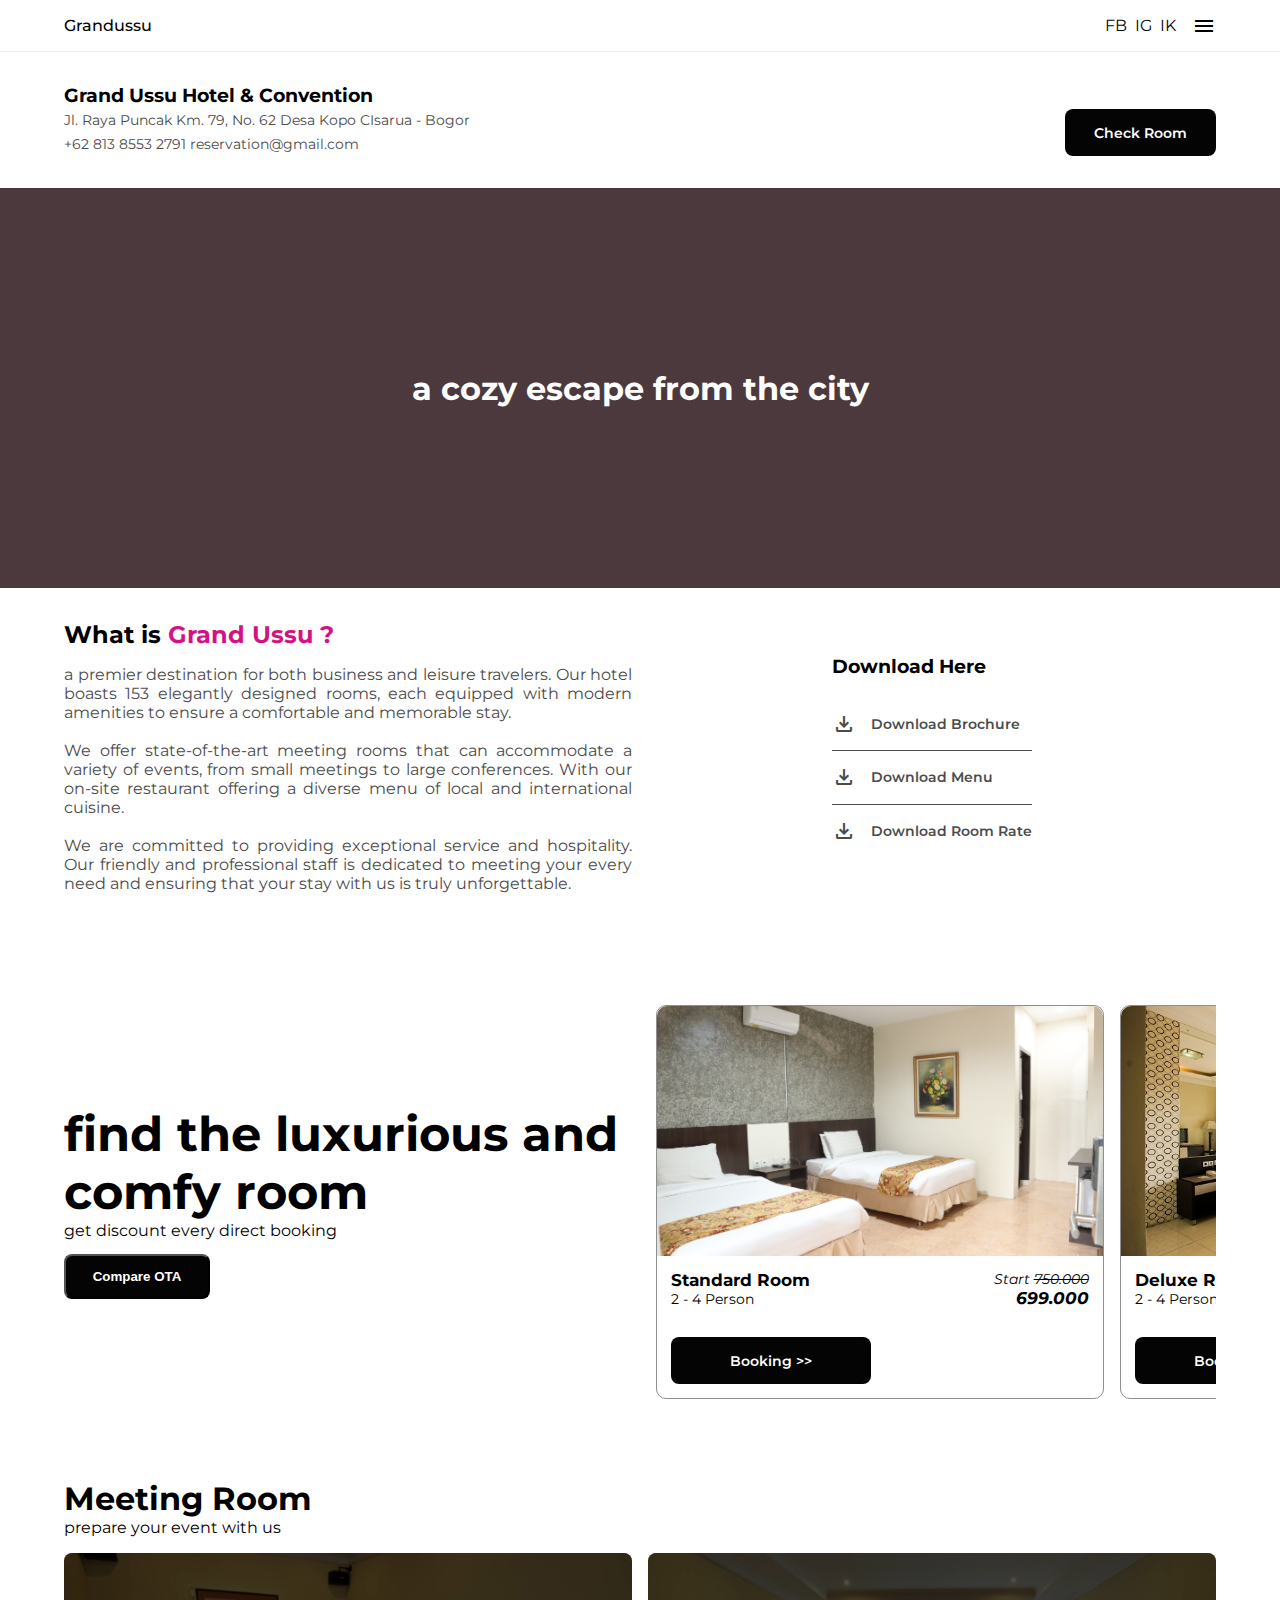
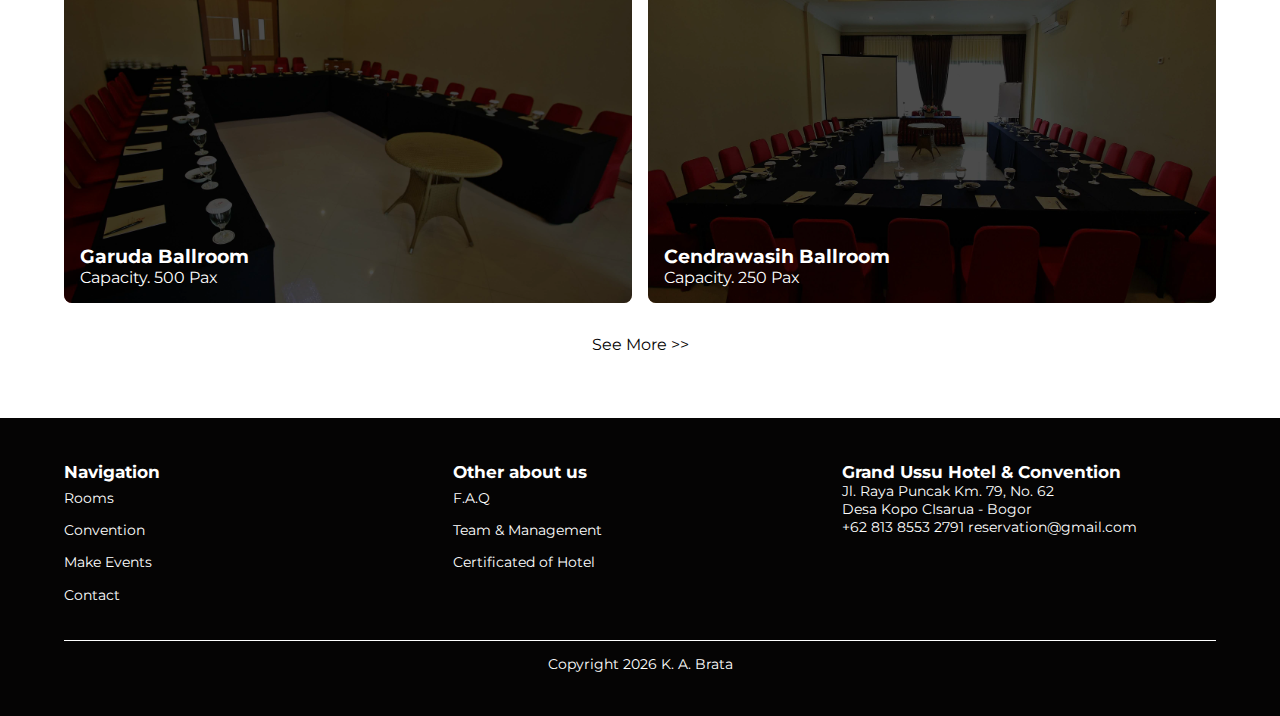
==== index.html @ ec53b0c0 "auto year footer" ====
<!DOCTYPE html>
<html lang="en">
  <head>
    <meta
      name="description"
      content="Indulge in a luxurious retreat at Grand Ussu Hotel & Convention. Boasting 153 well-appointed rooms, a refreshing swimming pool, scenic landscape, restaurant serving delicious meals, free bike rentals, and plenty of Instagram-worthy spots, your stay will be nothing short of extraordinary."
    />
    <meta
      name="keywords"
      content="grand ussu hotel, grand ussu hotel & convention, grand ussu puncak, hotel di puncak, hotel rekomendasi, hotel murah, tempat meeting, harga hotel, hotel murah di puncak, hotel nyaman, hotel terbaik di puncak, kamar villa"
    />
    <meta name="robots" content="index, follow" />
    <meta name="language" content="English" />
    <meta name="author" content="Kiki Afrianto Brata" />
    <meta name="theme-color" content="#f0206b" />
    <meta charset="UTF-8" />
    <meta http-equiv="X-UA-Compatible" content="IE=edge" />
    <meta name="viewport" content="width=device-width, initial-scale=1.0" />
    <title>✨ Grand Ussu Hotel & Convention ✨</title>
    <!-- 👇 css code file 👇 -->
    <link rel="stylesheet" href="./src/style/global.css" />
    <link rel="stylesheet" href="./src/style/responsive.css">
    <!-- Google Icons -->
    <link
      rel="stylesheet"
      href="https://fonts.googleapis.com/css2?family=Material+Symbols+Outlined:opsz,wght,FILL,GRAD@20..48,100..700,0..1,-50..200"
    />
  </head>
  <body>
    <!-- Nav -->
    <nav>
      <div class="container">
        <div class="row d-flex">
          <div class="col logo">
            <a href="#">Grandussu</a>
          </div>
          <div class="col hamBtn d-flex">
            <div class="socmed d-flex">
              <a href="#">FB</a>
              <a href="#">IG</a>
              <a href="#">IK</a>
            </div>
            <span class="material-symbols-outlined"> menu </span>
            <div class="navbar d-flex">
              <a href="#">Rooms</a>
              <a href="#">Conventions</a>
              <a href="#">Make Events</a>
              <a href="#">Contact</a>
            </div>
          </div>
        </div>
      </div>
    </nav>
    <!-- End Nav -->

    <!-- Jumbotron -->
    <section id="jumbotron">
      <div class="container">
        <div class="row hotel__address d-flex">
          <figcaption class="address">
            <h3>Grand Ussu Hotel & Convention</h3>
            <a href="#">Jl. Raya Puncak Km. 79, No. 62 <br class="n">Desa Kopo CIsarua - Bogor</a>
            <div class="contact__list">
              <a href="#">+62 813 8553 2791</a>
              <a href="#">reservation@gmail.com</a>
            </div>
          </figcaption>
          <a href="#" class="check__room">Check Room</a>
        </div>
      </div>
      <div class="row banner">
        <img src="./src/assets/rooms/rose/ROSE 1.JPG" alt="Grand Ussu Hotel & Convention">
        <span class="banner__msg d-flex">
          <figcaption>
            <h2>a cozy escape from the city</h2>
          </figcaption>
        </span>
      </div>
      <div class="container">
        <div class="row about d-grid">
          <div class="col">
            <h2>What is <span class="mark">Grand Ussu ?</span></h2>
            <figcaption class="col desc">
              <p>a premier destination for both business and leisure travelers. Our hotel boasts 153 elegantly designed rooms, each equipped with modern amenities to ensure a comfortable and memorable stay.</p> <br>
              <p>We offer state-of-the-art meeting rooms that can accommodate a variety of events, from small meetings to large conferences. With our on-site restaurant offering a diverse menu of local and international cuisine.</p> <br>
              <p>We are committed to providing exceptional service and hospitality. Our friendly and professional staff is dedicated to meeting your every need and ensuring that your stay with us is truly unforgettable.</p>
            </figcaption>
          </div>
          <div class="col">
            <h3 style="margin-bottom: 1em;">Download Here</h3>
            <ul>
              <li>
                <a href="#" class="d-flex">
                  <span class="material-symbols-outlined">
                    download
                  </span>
                  <p>Download Brochure</p>
                </a>
              </li>
              <li>
                <a href="#" class="d-flex">
                  <span class="material-symbols-outlined">
                    download
                  </span>
                  <p>Download Menu</p>
                </a>
              </li>
              <li>
                <a href="#" class="d-flex">
                  <span class="material-symbols-outlined">
                    download
                  </span>
                  <p>Download Room Rate</p>
                </a>
              </li>
            </ul>
          </div>
        </div>
      </div>
    </section>
    <!-- End Jumbotron -->

    <!-- Rooms -->
    <section id="highlightroom">
      <div class="container">
       <div class="row d-grid">
        <div class="col">
          <figcaption>
            <h1>find the luxurious and comfy room</h1>
            <p>get discount every direct booking</p>
            <button class="compareActive">Compare OTA</button>
          </figcaption>
        </div>
        <div class="card__room d-flex">
          <div class="col card__wrapper">
            <div class="card__head">
              <img src="./src/assets/rooms/rose/ROSE 2.JPG" alt="Grand Ussu Hotel & Convention">
            </div>
            <div class="card__content d-grid">
              <div class="col card__title">
                <h3>Standard Room</h3>
                <p>2 - 4 Person</p>
              </div>
              <div class="col card__price">
                <p>Start <span class="not__price">750.000</span></p>
                <h3 class="room__price">699.000</h3>
              </div>
            </div>
            <div class="compare">
              <ul class="ota">
                <li class="d-flex">
                  <div class="col d-flex">
                    <span class="logo__ota">
                      <img src="./src/assets/icons/logo-traveloka.jpg" alt="Traveloka Grandussu">
                    </span>
                    <figcaption>
                      <h3>Traveloka</h3>
                      <p class="ota__price loka">750.000</p>
                    </figcaption>
                  </div>
                  <div class="col percent">
                    <p>Save <span class="percent__count">93</span>%</p>
                  </div>
                </li>
                <li class="d-flex">
                  <div class="col d-flex">
                    <span class="logo__ota">
                      <img src="./src/assets/icons/logo-tiket.jpg" alt="Tiket Grandussu">
                    </span>
                    <figcaption>
                      <h3>Tiket</h3>
                      <p class="ota__price loka">750.000</p>
                    </figcaption>
                  </div>
                  <div class="col percent">
                    <p>Save <span class="percent__count">93</span>%</p>
                  </div>
                </li>
                <li class="d-flex">
                  <div class="col d-flex">
                    <span class="logo__ota">
                      <img src="./src/assets/icons/logo-agoda.jpg" alt="Agoda Grandussu">
                    </span>
                    <figcaption>
                      <h3>Agoda</h3>
                      <p class="ota__price loka">750.000</p>
                    </figcaption>
                  </div>
                  <div class="col percent">
                    <p>Save <span class="percent__count">93</span>%</p>
                  </div>
                </li>
              </ul>
              <div class="check__compare d-grid">
                <a href="#" class="col">Booking >></a>
              </div>
            </div>
          </div>
          <div class="col card__wrapper">
            <div class="card__head">
              <img src="./src/assets/rooms/bougenville/BOUGENVILLE 1.jpg" alt="Grand Ussu Hotel & Convention">
            </div>
            <div class="card__content d-grid">
              <div class="col card__title">
                <h3>Deluxe Room</h3>
                <p>2 - 4 Person</p>
              </div>
              <div class="col card__price">
                <p>Start <span class="not__price">750.000</span></p>
                <h3 class="room__price">699.000</h3>
              </div>
            </div>
            <div class="compare">
              <ul class="ota">
                <li class="d-flex">
                  <div class="col d-flex">
                    <span class="logo__ota">
                      <img src="./src/assets/icons/logo-traveloka.jpg" alt="Traveloka Grandussu">
                    </span>
                    <figcaption>
                      <h3>Traveloka</h3>
                      <p class="ota__price loka">750.000</p>
                    </figcaption>
                  </div>
                  <div class="col percent">
                    <p>Save <span class="percent__count">93</span>%</p>
                  </div>
                </li>
                <li class="d-flex">
                  <div class="col d-flex">
                    <span class="logo__ota">
                      <img src="./src/assets/icons/logo-tiket.jpg" alt="Tiket Grandussu">
                    </span>
                    <figcaption>
                      <h3>Tiket</h3>
                      <p class="ota__price loka">750.000</p>
                    </figcaption>
                  </div>
                  <div class="col percent">
                    <p>Save <span class="percent__count">93</span>%</p>
                  </div>
                </li>
                <li class="d-flex">
                  <div class="col d-flex">
                    <span class="logo__ota">
                      <img src="./src/assets/icons/logo-agoda.jpg" alt="Agoda Grandussu">
                    </span>
                    <figcaption>
                      <h3>Agoda</h3>
                      <p class="ota__price loka">750.000</p>
                    </figcaption>
                  </div>
                  <div class="col percent">
                    <p>Save <span class="percent__count">93</span>%</p>
                  </div>
                </li>
              </ul>
              <div class="check__compare d-grid">
                <a href="#" class="col">Booking >></a>
              </div>
            </div>
          </div>
          <div class="col card__wrapper">
            <div class="card__head">
              <img src="./src/assets/rooms/catalya/CATALLYA 2.jpg" alt="Grand Ussu Hotel & Convention">
            </div>
            <div class="card__content d-grid">
              <div class="col card__title">
                <h3>Junior Suite</h3>
                <p>2 - 6 Person</p>
              </div>
              <div class="col card__price">
                <p>Start <span class="not__price">750.000</span></p>
                <h3 class="room__price">699.000</h3>
              </div>
            </div>
            <div class="compare">
              <ul class="ota">
                <li class="d-flex">
                  <div class="col d-flex">
                    <span class="logo__ota">
                      <img src="./src/assets/icons/logo-traveloka.jpg" alt="Traveloka Grandussu">
                    </span>
                    <figcaption>
                      <h3>Traveloka</h3>
                      <p class="ota__price loka">750.000</p>
                    </figcaption>
                  </div>
                  <div class="col percent">
                    <p>Save <span class="percent__count">93</span>%</p>
                  </div>
                </li>
                <li class="d-flex">
                  <div class="col d-flex">
                    <span class="logo__ota">
                      <img src="./src/assets/icons/logo-tiket.jpg" alt="Tiket Grandussu">
                    </span>
                    <figcaption>
                      <h3>Tiket</h3>
                      <p class="ota__price loka">750.000</p>
                    </figcaption>
                  </div>
                  <div class="col percent">
                    <p>Save <span class="percent__count">93</span>%</p>
                  </div>
                </li>
                <li class="d-flex">
                  <div class="col d-flex">
                    <span class="logo__ota">
                      <img src="./src/assets/icons/logo-agoda.jpg" alt="Agoda Grandussu">
                    </span>
                    <figcaption>
                      <h3>Agoda</h3>
                      <p class="ota__price loka">750.000</p>
                    </figcaption>
                  </div>
                  <div class="col percent">
                    <p>Save <span class="percent__count">93</span>%</p>
                  </div>
                </li>
              </ul>
              <div class="check__compare d-grid">
                <a href="#" class="col">Booking >></a>
              </div>
            </div>
          </div>
        </div>
       </div>
      </div>
    </section>
    <!-- End Rooms -->

    <!-- Meeting Room -->
    <section id="conventionReview">
      <div class="container">
        <figcaption>
          <h1>Meeting Room</h1>
          <p>prepare your event with us</p>
        </figcaption>
        <div class="row d-grid">
          <div class="card__meeting">
            <a href="#" class="d-flex">
              <figcaption>
                <h3>Garuda Ballroom</h3>
                <p>Capacity. 500 Pax</p>
              </figcaption>
            </a>
          </div>
          <div class="card__meeting">
            <a href="#" class="d-flex">
              <figcaption>
                <h3>Cendrawasih Ballroom</h3>
                <p>Capacity. 250 Pax</p>
              </figcaption>
            </a>
          </div>
        </div>
        <a href="#" class="other__convention">See More >></a>
      </div>
    </section>
    <!-- End Meeting Room -->

    <!-- Footer -->
    <footer>
      <div class="container">
        <div class="row d-grid">
          <div class="col">
            <h3>Navigation</h3>
            <ul>
              <li>
                <a href="#">Rooms</a>
              </li>
              <li>
                <a href="#">Convention</a>
              </li>
              <li>
                <a href="#">Make Events</a>
              </li>
              <li>
                <a href="#">Contact</a>
              </li>
            </ul>
          </div>
          <div class="col">
            <h3>Other about us</h3>
            <ul>
              <li>
                <a href="#">F.A.Q</a>
              </li>
              <li>
                <a href="#">Team & Management</a>
              </li>
              <li>
                <a href="#">Certificated of Hotel</a>
              </li>
            </ul>
          </div>
          <div class="col .hotel__address">
            <figcaption class="address">
              <h3>Grand Ussu Hotel & Convention</h3>
              <a href="#">Jl. Raya Puncak Km. 79, No. 62 <br>Desa Kopo CIsarua - Bogor</a>
              <div class="contact__list">
                <a href="#">+62 813 8553 2791</a>
                <a href="#">reservation@gmail.com</a>
              </div>
            </figcaption>
          </div>
        </div>
        <div class="row author">
          <p>Copyright <span class="year"></span> <a href="#">K. A. Brata</a></p>
        </div>
      </div>
    </footer>
    <!-- End Footer -->


    <!-- 👇 javascript code file 👇 -->
    <script src="./src/js/main.js"></script>
    <script src="./src/js/index.js"></script>
  </body>
</html>
---- src/style/global.css ----
/*? global clearing */
@import url("https://fonts.googleapis.com/css2?family=Montserrat:ital,wght@0,100..900;1,100..900&display=swap");

*,
html,
body {
  margin: 0;
  padding: 0;
  box-sizing: border-box;
  list-style: none;
  text-decoration: none;
}

:root {
  /* font family */
  font-family: "Montserrat", sans-serif;
  font-optical-sizing: auto;
  font-style: normal;
  /* color */
  --basic: #fff;
  --dark: #050404;
}

.container {
  width: 90%;
  height: 100%;
  margin: auto;
}

.row {
  width: 100%;
  height: inherit;
}

.d-flex {
  display: flex;
  justify-content: space-between;
  align-items: center;
}

.d-grid {
  display: grid;
}

.mark {
  color: #d41283;
}

/* Nav */

nav {
  width: 100%;
  position: sticky;
  top: 0;
  z-index: 999;
  border-bottom: 0.5px solid #eeeeee;
  background-color: var(--basic);
}

nav a {
  color: var(--dark);
}

nav .logo a {
  display: inline-block;
  padding: 1em 0;
  font-weight: 500;
}

.hamBtn {
  gap: 1em;
  position: relative;
  z-index: 10;
  cursor: pointer;
}

.socmed {
  gap: 0.5em;
  justify-content: space-evenly;
}

.navbar {
  width: 250px;
  border-radius: 10px;
  flex-direction: column;
  align-items: flex-start;
  position: absolute;
  top: 45px;
  right: 5%;
  box-shadow: 0 6px 20px rgba(0, 0, 0, 0.1);
  opacity: 0;
  display: none;
  background-color: var(--basic);
  transition: all 0.2s ease-in-out;
  border: 0.5px solid #eeeeee;
}

.navbar.show {
  opacity: 1;
  display: flex;
}

.navbar a {
  width: 100%;
  padding: 1em 2em;
  font-weight: 500;
  font-size: 0.9rem;
}

.navbar a:first-child {
  border-radius: 10px 10px 0 0;
}

.navbar a:last-child {
  border-radius: 0 0 10px 10px;
}

.navbar a:hover {
  background-color: #eeeeee;
}

/* End Nav */

/* Jumbotron */

#jumbotron {
  padding: 2em 0;
}

#jumbotron .hotel__address {
  flex-wrap: wrap;
  justify-content: center;
  align-items: flex-end;
  gap: 1em;
  text-align: center;
}

#jumbotron .hotel__address .address {
  line-height: 1.5em;
}

#jumbotron .hotel__address .n {
  display: block;
}

#jumbotron .row a {
  color: #4b4b4b;
  font-size: .9rem;
}

#jumbotron .check__room {
  display: none;
  padding: 1em 2em;
  font-weight: 600;
  background-color: var(--dark);
  border-radius: 8px;
  color: var(--basic) !important;
}

#jumbotron .banner {
  position: relative;
  height: 400px;
  overflow: hidden;
  background-color: pink;
  margin-top: 2em;
}

#jumbotron .banner img {
  position: absolute;
  top: 0;
  left: 0;
  transform: scale(1.5);
  object-fit: cover;
  object-position: center;
  width: 100%;
  height: 100%;
  transition: all .5s ease-in-out;
}

#jumbotron .banner img.scrollAnimate {
  transform: scale(1);
}

#jumbotron .banner .banner__msg {
  width: 100%;
  height: 100%;
  background-color: rgba(0, 0, 0, 0.7);
  position: absolute;
  z-index: 1;
  justify-content: center;
  color: var(--basic);
  text-align: center;
  font-size: .8rem;
  overflow: hidden;
}

#jumbotron .banner .banner__msg h2 {
  transition: .5s ease-in-out;
}

#jumbotron .about {
  padding: 2em 0;
  grid-template-columns: repeat(auto-fit, minmax(300px, 1fr));
  place-items: start;
  gap: 1em;
}

#jumbotron .about .desc {
  margin-top: 1em;
  text-align: justify;
  color: #4b4b4b;
  font-size: .8rem;
}

#jumbotron .about ul li a {
  padding: 1em 0;
  justify-content: flex-start;
  gap: 1em;
  font-weight: 600;
}

#jumbotron .about ul li:nth-child(even) {
  border-top: 1px solid #4b4b4b;
  border-bottom: 1px solid #4b4b4b;
}

/* End Jumbotron */

/* Highlightroom */

#highlightroom {
  padding: 3em 0;
}

#highlightroom .row {
  grid-template-columns: repeat(auto-fit, minmax(300px,1fr));
  gap: 2em;
  align-items: center;
}

#highlightroom h1 {
  font-size: 3rem;
}

#highlightroom .card__room {
  justify-content: flex-start;
  gap: 1em;
  overflow-y: scroll;
  scroll-snap-type: x mandatory;
  scroll-behavior: smooth;
}

::-webkit-scrollbar {
  display: none;
}

#highlightroom .card__room .card__wrapper {
  flex: 0 0 93%;
  scroll-snap-align: start;
  border: .5px solid #8f8f8f;
  border-radius: 10px;
}

#highlightroom .card__room .card__wrapper .card__head {
  overflow: hidden;
  height: 250px;
  position: relative;
}

#highlightroom .card__room .card__wrapper .card__head img {
  position: absolute;
  top: 0;
  left: 0;
  object-fit: cover;
  object-position: center;
  width: 100%;
  height: 100%;
  border-radius: 10px 10px 0 0;
}

#highlightroom .card__content {
  padding: 1em;
  grid-template-columns: repeat(auto-fit,minmax(200px,1fr));
  gap: .5em;
  font-size: .9rem;
}

#highlight .card__content p {
  color: #b1b1b1;
  font-weight: 500;
}

#highlightroom .card__price {
  font-style: italic;
  text-align: left;
}

#highlightroom .card__price .not__price {
  text-decoration: line-through;
}

.card__wrapper .compare {
  padding: 1em;
  font-size: .9rem;
}

.card__wrapper .compare .ota {
  display: none;
  margin-bottom: 1em;
}

.card__wrapper .compare .ota.showCompare {
  display: block;
}

.card__wrapper .compare .logo__ota {
  display: block;
  width: 50px;
  height: 50px;
  background-color: var(--dark);
  border-radius: 8px;
  margin-right: .5em;
  position: relative;
  overflow: hidden;
}

.card__wrapper .compare .logo__ota img {
  position: absolute;
  top: 0;
  left: 0;
  width: 100%;
  height: 100%;
  object-fit: cover;
  object-position: center;
  border-radius: 8px;
}

.card__wrapper .compare .ota li {
  margin: .4em 0;
}

.card__wrapper .compare .ota li .percent {
  font-weight: 600;
  color: #d41283;
}

.compare .check__compare {
  gap: .5em;
  grid-template-columns: repeat(auto-fit,minmax(200px,150px));
}

.compareActive {
  display: block;
  padding: 1em 2em;
  font-weight: 600;
  text-align: center;
  background-color: var(--dark);
  border-radius: 8px;
  color: var(--basic) !important;
  margin-top: 1em;
}

.compare .check__compare a {
  display: block;
  padding: 1em 2em;
  font-weight: 600;
  text-align: center;
  background-color: var(--dark);
  border-radius: 8px;
  color: var(--basic) !important;
}

/* End Highlightroom */

/* Convention Review */

#conventionReview {
  padding: 2em 0;
}

#conventionReview .row{
  grid-template-columns: repeat(auto-fit,minmax(300px,1fr));
  gap: 1em;
  margin-top: 1em;
}

#conventionReview .card__meeting {
  border-radius: 8px;
}

#conventionReview .card__meeting:first-child {
  height: 350px;
  background: url(../assets/meeting/camar/camar1.jpg) no-repeat center;
  background-size: cover;
}

#conventionReview .card__meeting:last-child {
  height: 350px;
  background: url(../assets/meeting/camar/camar4.jpg) no-repeat center;
  background-size: cover;
}

.card__meeting a {
  width: 100%;
  height: 100%;
  background: rgba(0, 0, 0, 0.7);
  color: var(--basic);
  align-items: flex-end;
  border-radius: 8px;
}

.card__meeting a figcaption {
  padding: 1em;
}

.other__convention {
  display: block;
  margin: 2em 0;
  text-align: center;
  color: var(--dark);
}

/* End Convention Review */

/* Footer */

footer {
  background-color: var(--dark);
  color: var(--basic);
  padding: 3em 0;
  font-size: .9rem;
}

footer .row {
  grid-template-columns: repeat(auto-fit,minmax(300px, 1fr));
  gap: 1em;
}

footer a {
  color: var(--basic);
}

footer .hotel__address {
  flex-wrap: wrap;
  justify-content: center;
  align-items: flex-end;
  gap: 1em;
  text-align: center;
}

footer .hotel__address .address {
  line-height: 1.5em;
}

footer ul li a {
  display: block;
  padding: .5em 0;
}

footer .author {
  margin-top: 2em;
  padding-top: 1em;
  border-top: 1px solid var(--basic);
  text-align: center;
}

/* End Footer */
---- src/style/responsive.css ----
/* Media Sm */
@media (min-width: 640px) {

    /* jumbotron */

    #jumbotron .hotel__address {
        text-align: left;
        justify-content: space-between;
    }

    #jumbotron .hotel__address .n {
        display: none;
    }

    #jumbotron .check__room {
        display: block;
    }

    #jumbotron .banner .banner__msg {
        font-size: .9rem;
    }

    #jumbotron .about .desc {
        font-size: 1rem;
    }

    /* End Jumbotron */

    /* Highlight Room */

    #highlightroom .card__price {
        text-align: right;
    }

    #highlightroom .card__room .card__wrapper {
        flex: 0 0 60%;
    }

    #highlightroom .card__content {
        grid-template-columns: repeat(auto-fit, minmax(150px, 1fr));
    }
    /* End Highlight Room */

}

/* Media Md */
@media (min-width: 768px) {

    /* jumbotron */

    #jumbotron .about {
        place-items: center;
    }

    #jumbotron .banner .banner__msg h2 {
        font-size: 2rem !important;
    }

    /* Highlight Room*/

    #highlightroom .card__room .card__wrapper {
        flex: 0 0 80%;
    }

    /* End Highlight Room*/

}
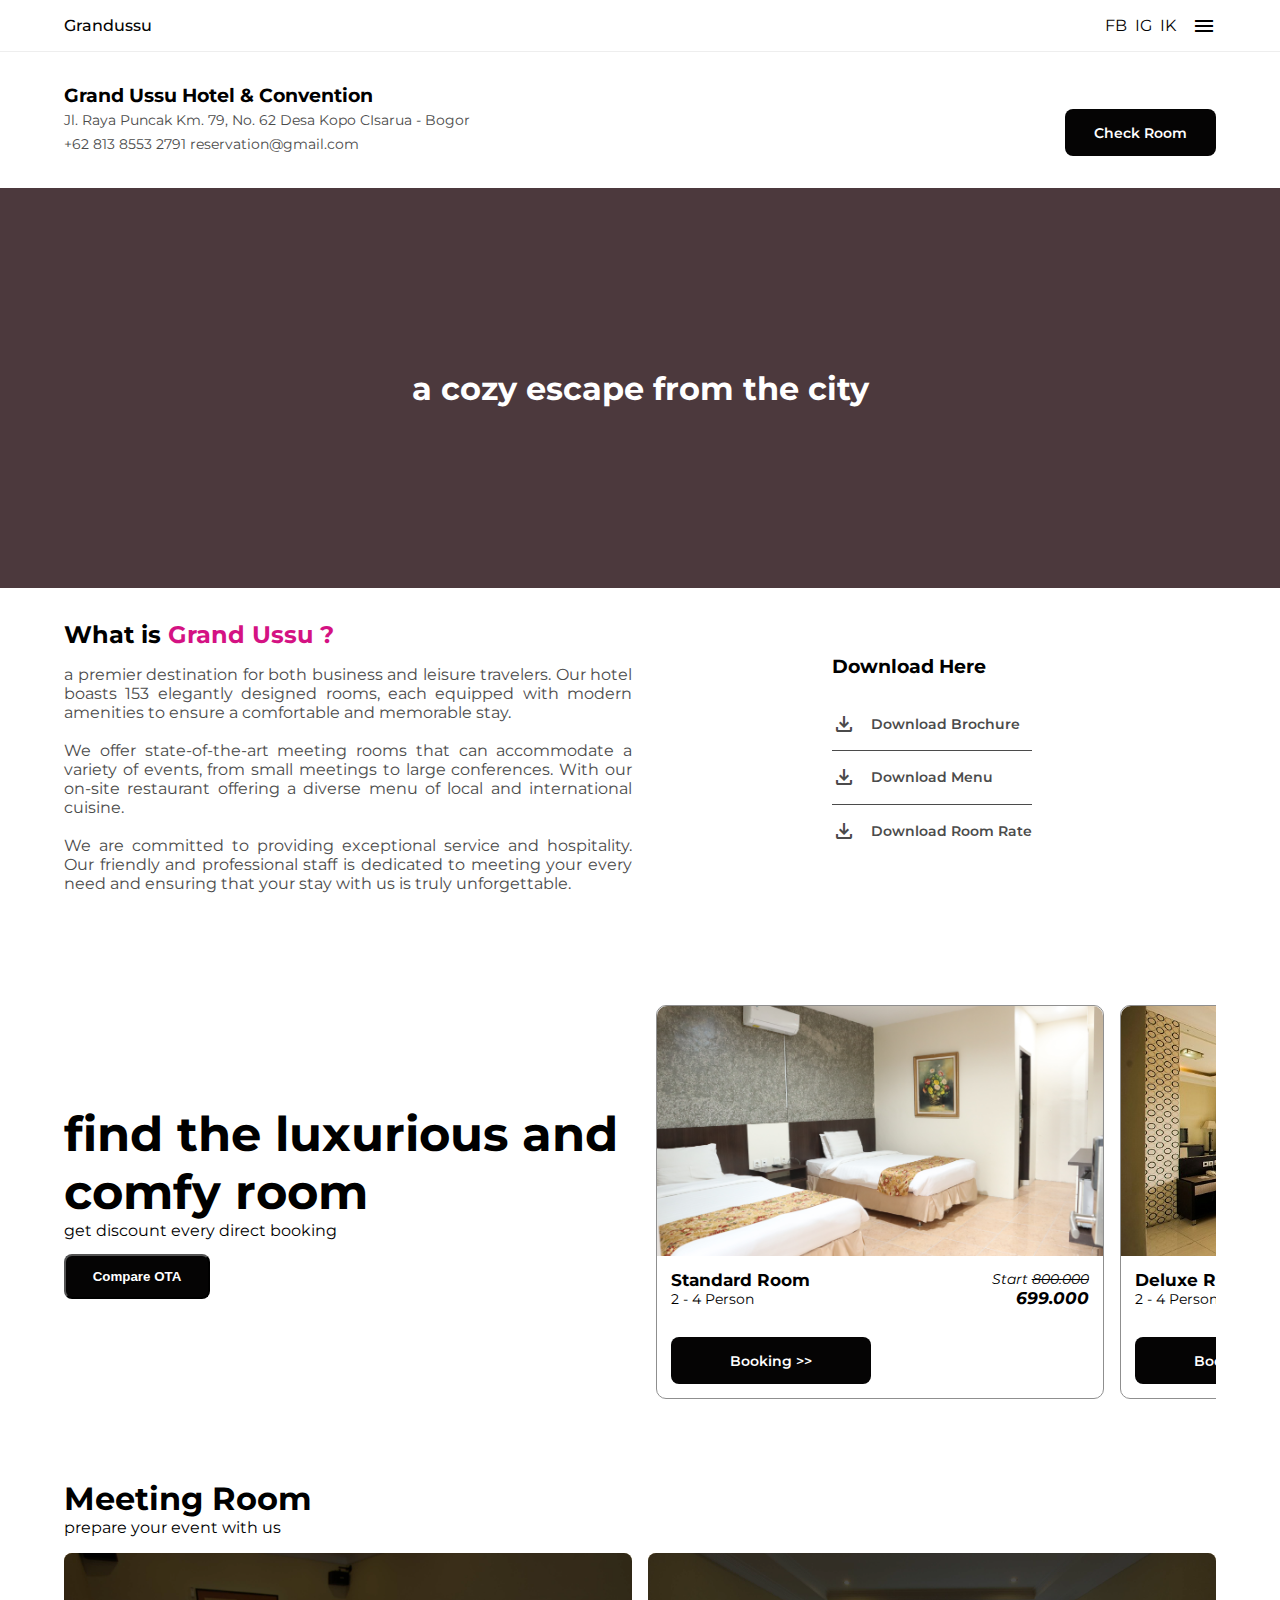
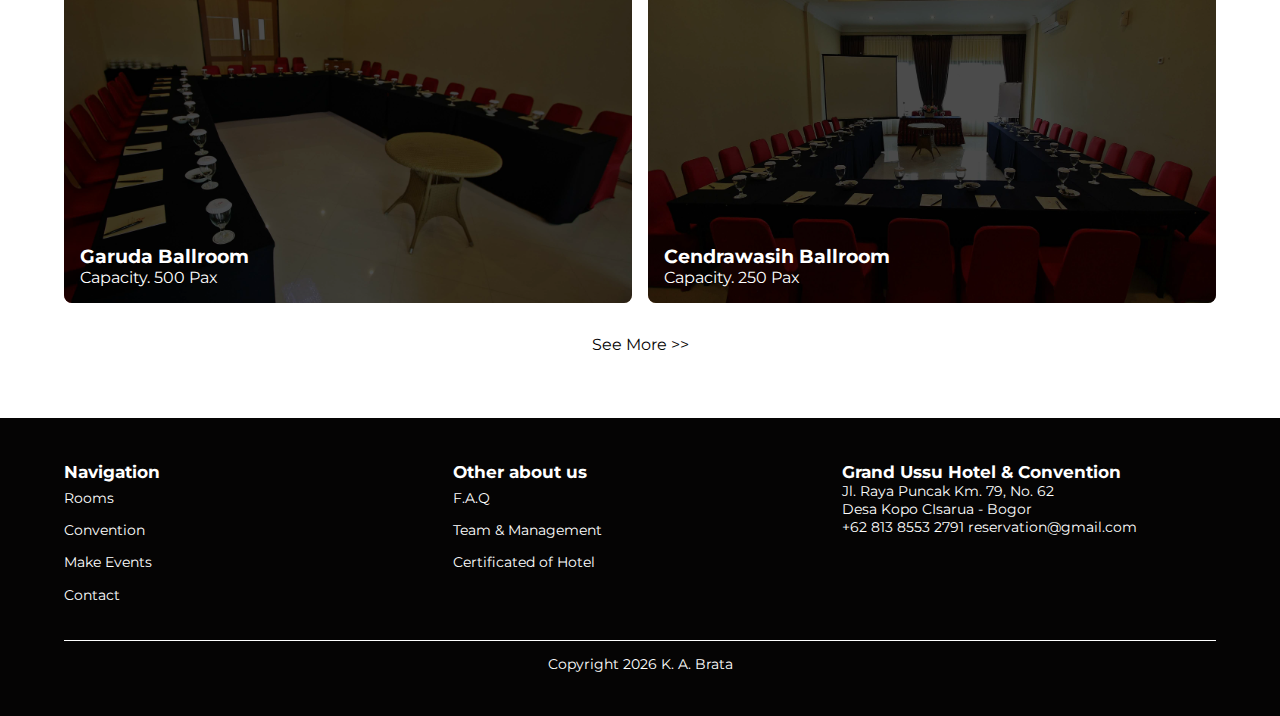
==== commit 29c13858: "not price otomatic" ====
--- a/index.html
+++ b/index.html
@@ -169,7 +169,7 @@
                     </span>
                     <figcaption>
                       <h3>Tiket</h3>
-                      <p class="ota__price loka">750.000</p>
+                      <p class="ota__price tiket">750.000</p>
                     </figcaption>
                   </div>
                   <div class="col percent">
@@ -183,7 +183,7 @@
                     </span>
                     <figcaption>
                       <h3>Agoda</h3>
-                      <p class="ota__price loka">750.000</p>
+                      <p class="ota__price agoda">750.000</p>
                     </figcaption>
                   </div>
                   <div class="col percent">
@@ -233,7 +233,7 @@
                     </span>
                     <figcaption>
                       <h3>Tiket</h3>
-                      <p class="ota__price loka">750.000</p>
+                      <p class="ota__price tiket">750.000</p>
                     </figcaption>
                   </div>
                   <div class="col percent">
@@ -247,7 +247,7 @@
                     </span>
                     <figcaption>
                       <h3>Agoda</h3>
-                      <p class="ota__price loka">750.000</p>
+                      <p class="ota__price agoda">750.000</p>
                     </figcaption>
                   </div>
                   <div class="col percent">
@@ -297,7 +297,7 @@
                     </span>
                     <figcaption>
                       <h3>Tiket</h3>
-                      <p class="ota__price loka">750.000</p>
+                      <p class="ota__price tiket">750.000</p>
                     </figcaption>
                   </div>
                   <div class="col percent">
@@ -311,7 +311,7 @@
                     </span>
                     <figcaption>
                       <h3>Agoda</h3>
-                      <p class="ota__price loka">750.000</p>
+                      <p class="ota__price agoda">750.000</p>
                     </figcaption>
                   </div>
                   <div class="col percent">
@@ -415,7 +415,6 @@
 
 
     <!-- 👇 javascript code file 👇 -->
-    <script src="./src/js/main.js"></script>
     <script src="./src/js/index.js"></script>
   </body>
 </html>
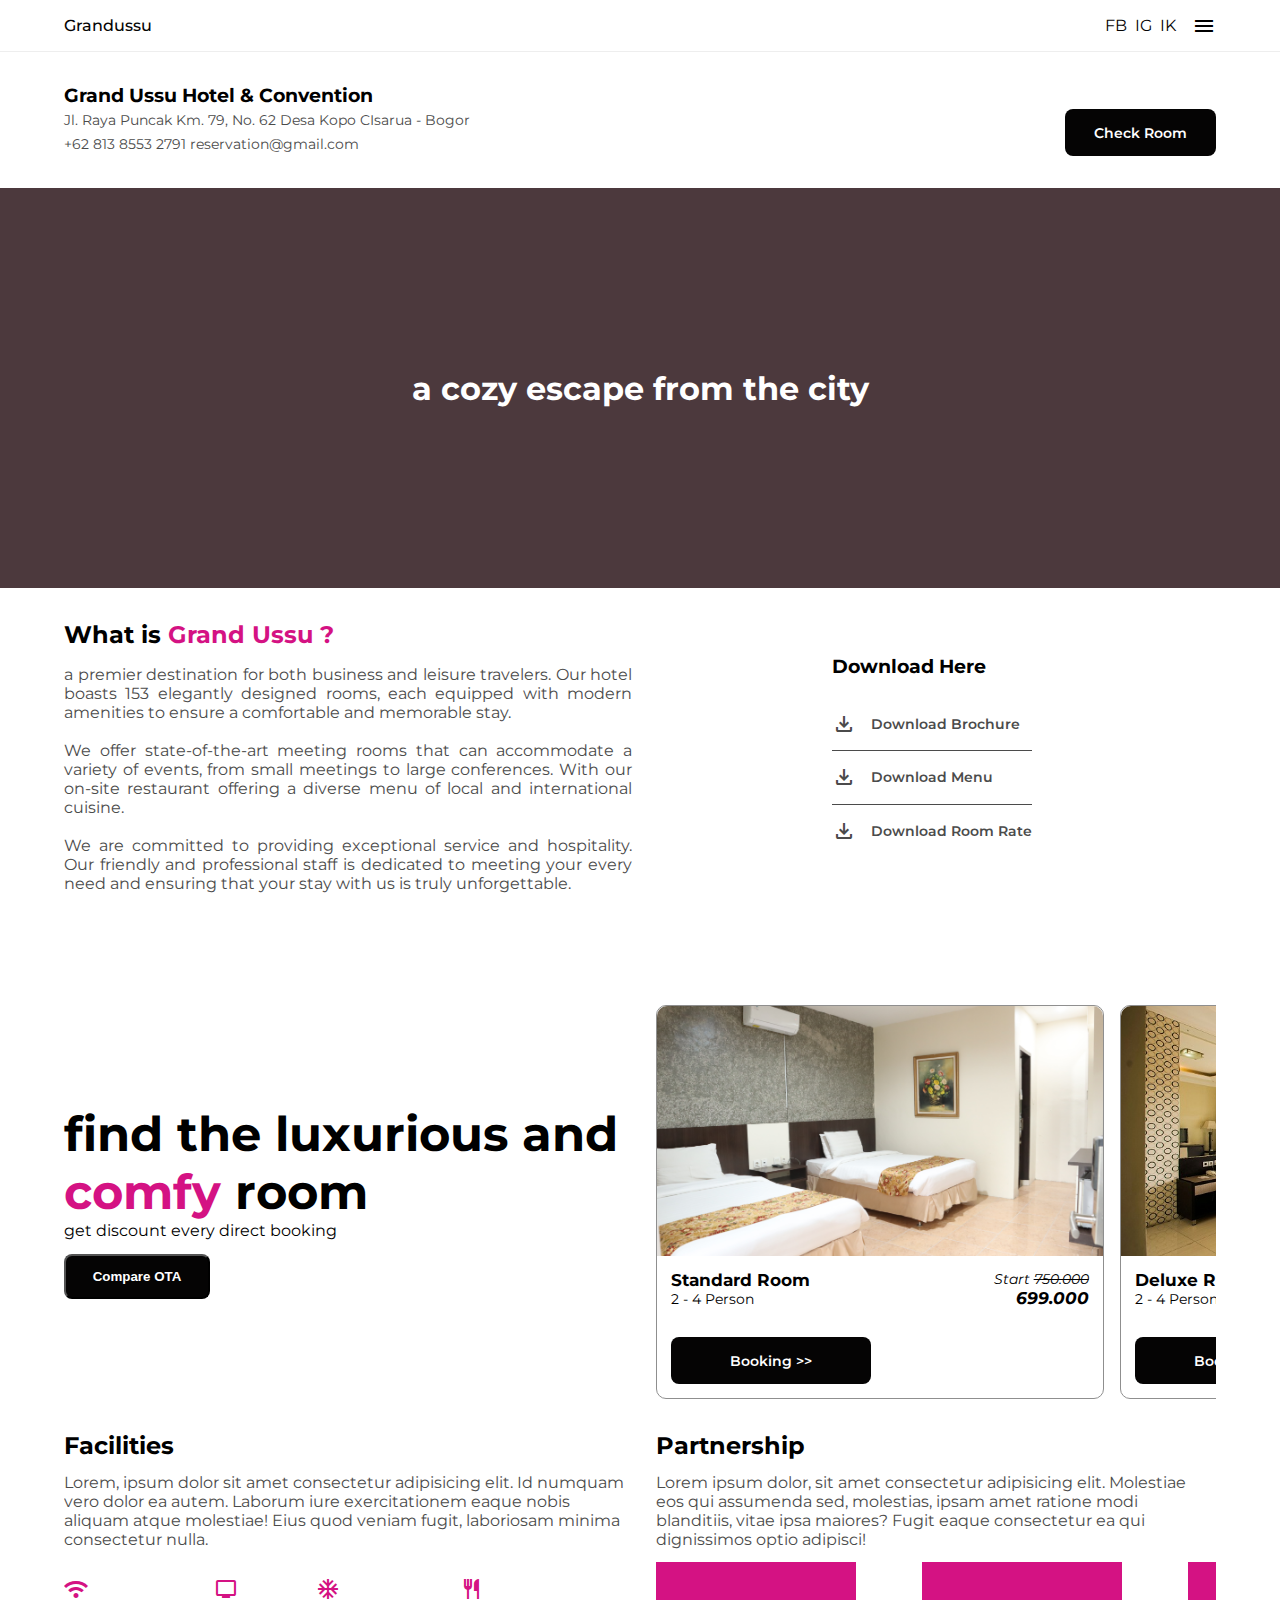
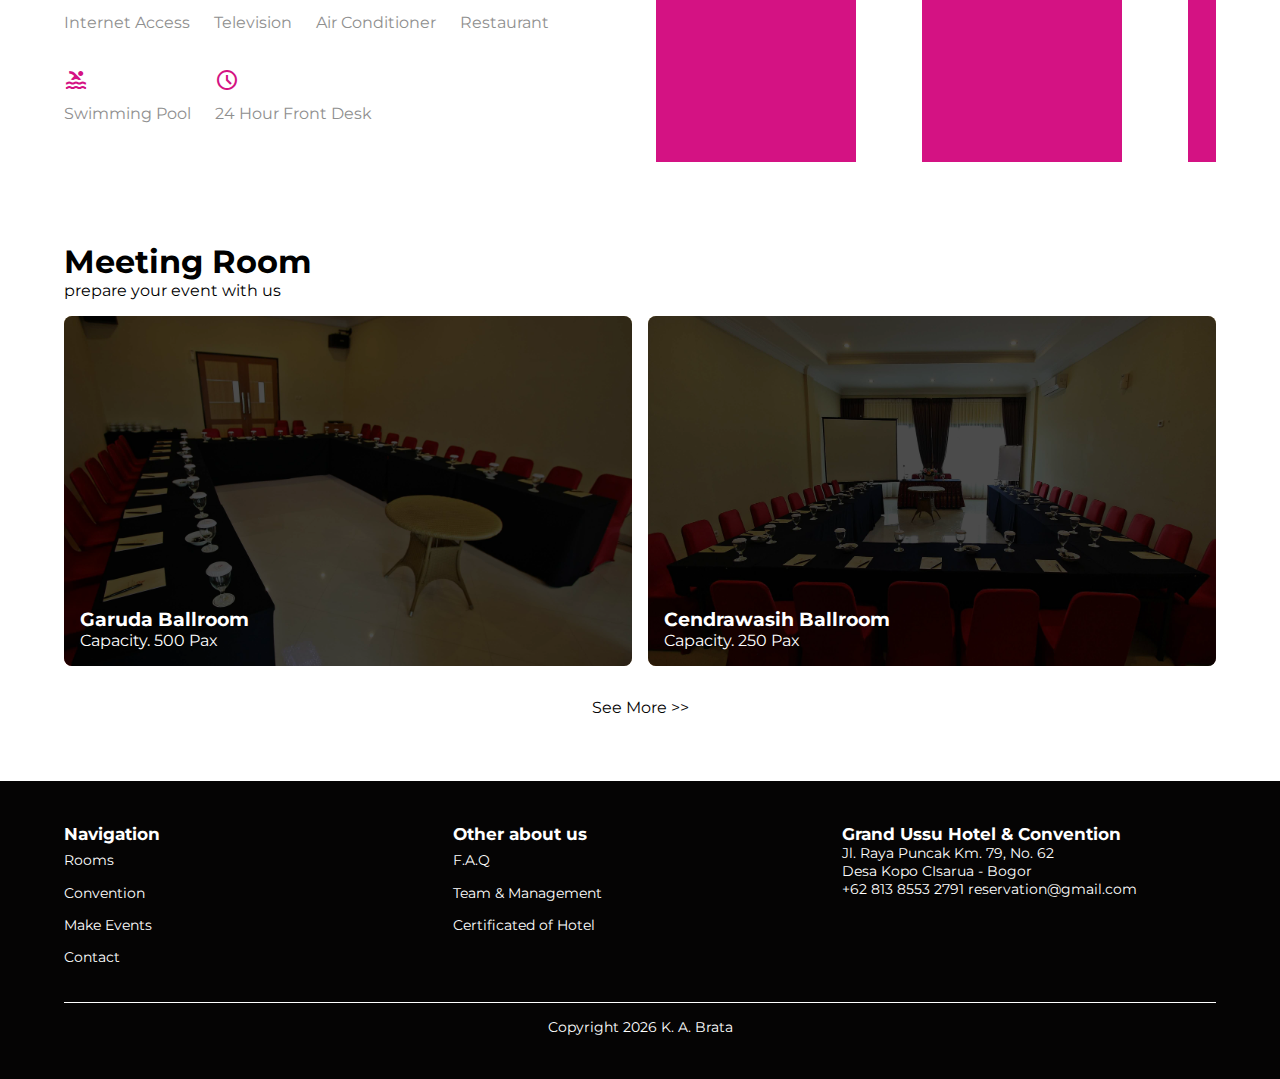
==== commit 3c27ee14: "add features" ====
--- a/index.html
+++ b/index.html
@@ -126,7 +126,7 @@
        <div class="row d-grid">
         <div class="col">
           <figcaption>
-            <h1>find the luxurious and comfy room</h1>
+            <h1>find the luxurious and <span class="mark">comfy</span> room</h1>
             <p>get discount every direct booking</p>
             <button class="compareActive">Compare OTA</button>
           </figcaption>
@@ -323,6 +323,62 @@
                 <a href="#" class="col">Booking >></a>
               </div>
             </div>
+          </div>
+        </div>
+       </div>
+       <div class="row features d-grid">
+        <div class="col">
+          <h2>Facilities</h2>
+          <p class="desc">Lorem, ipsum dolor sit amet consectetur adipisicing elit. Id numquam vero dolor ea autem. Laborum iure exercitationem eaque nobis aliquam atque molestiae! Eius quod veniam fugit, laboriosam minima consectetur nulla. </p>
+          <ul class="d-flex">
+            <li>
+              <span class="material-symbols-outlined">
+                wifi
+              </span>
+              <p>Internet Access</p>
+            </li>
+            <li>
+              <span class="material-symbols-outlined">
+                tv
+              </span>
+              <p>Television</p>
+            </li>
+            <li>
+              <span class="material-symbols-outlined">
+                ac_unit
+              </span>
+              <p>Air Conditioner</p>
+            </li>
+            <li>
+              <span class="material-symbols-outlined">
+                restaurant
+              </span>
+              <p>Restaurant</p>
+            </li>
+            <li>
+              <span class="material-symbols-outlined">
+                pool
+              </span>
+              <p>Swimming Pool</p>
+            </li>
+            <li>
+              <span class="material-symbols-outlined">
+                schedule
+              </span>
+              <p>24 Hour Front Desk</p>
+            </li>
+          </ul>
+        </div>
+        <div class="col">
+          <h2>Partnership</h2>
+          <p class="desc">Lorem ipsum dolor, sit amet consectetur adipisicing elit. Molestiae eos qui assumenda sed, molestias, ipsam amet ratione modi blanditiis, vitae ipsa maiores? Fugit eaque consectetur ea qui dignissimos optio adipisci! </p>
+          <div class="partnerSlide d-grid">
+            <div class="part"></div>
+            <div class="part"></div>
+            <div class="part"></div>
+            <div class="part"></div>
+            <div class="part"></div>
+            <div class="part"></div>
           </div>
         </div>
        </div>
--- a/src/style/global.css
+++ b/src/style/global.css
@@ -370,6 +370,56 @@
   color: var(--basic) !important;
 }
 
+.features {
+  margin-top: 2em;
+  grid-template-columns: repeat(auto-fit, minmax(300px,1fr));
+  align-items: start !important;
+}
+
+.features .col {
+  overflow: hidden;
+}
+
+.features .desc {
+  margin: .8em 0;
+  color: #4b4b4b;
+}
+
+.features ul {
+  margin-top: 1em;
+  justify-content: flex-start;
+  gap: 1.5em;
+  flex-wrap: wrap;
+  color: #8f8f8f;
+}
+
+.features ul li span {
+  margin: .5em 0;
+  color: #d41283;
+}
+
+.features .partnerSlide {
+  overflow: hidden;
+  gap: 1em;
+  grid-auto-columns: 250px;
+  grid-auto-flow: column;
+  justify-items: stretch;
+}
+
+.partnerSlide .part {
+  animation: infiniteSlide 15s linear infinite;
+  background-color: #d41283;
+  width: 200px;
+  height: 200px;
+  object-fit: cover;
+}
+
+@keyframes infiniteSlide {
+ to {
+  translate: calc(-4 * 200px);
+ } 
+}
+
 /* End Highlightroom */
 
 /* Convention Review */
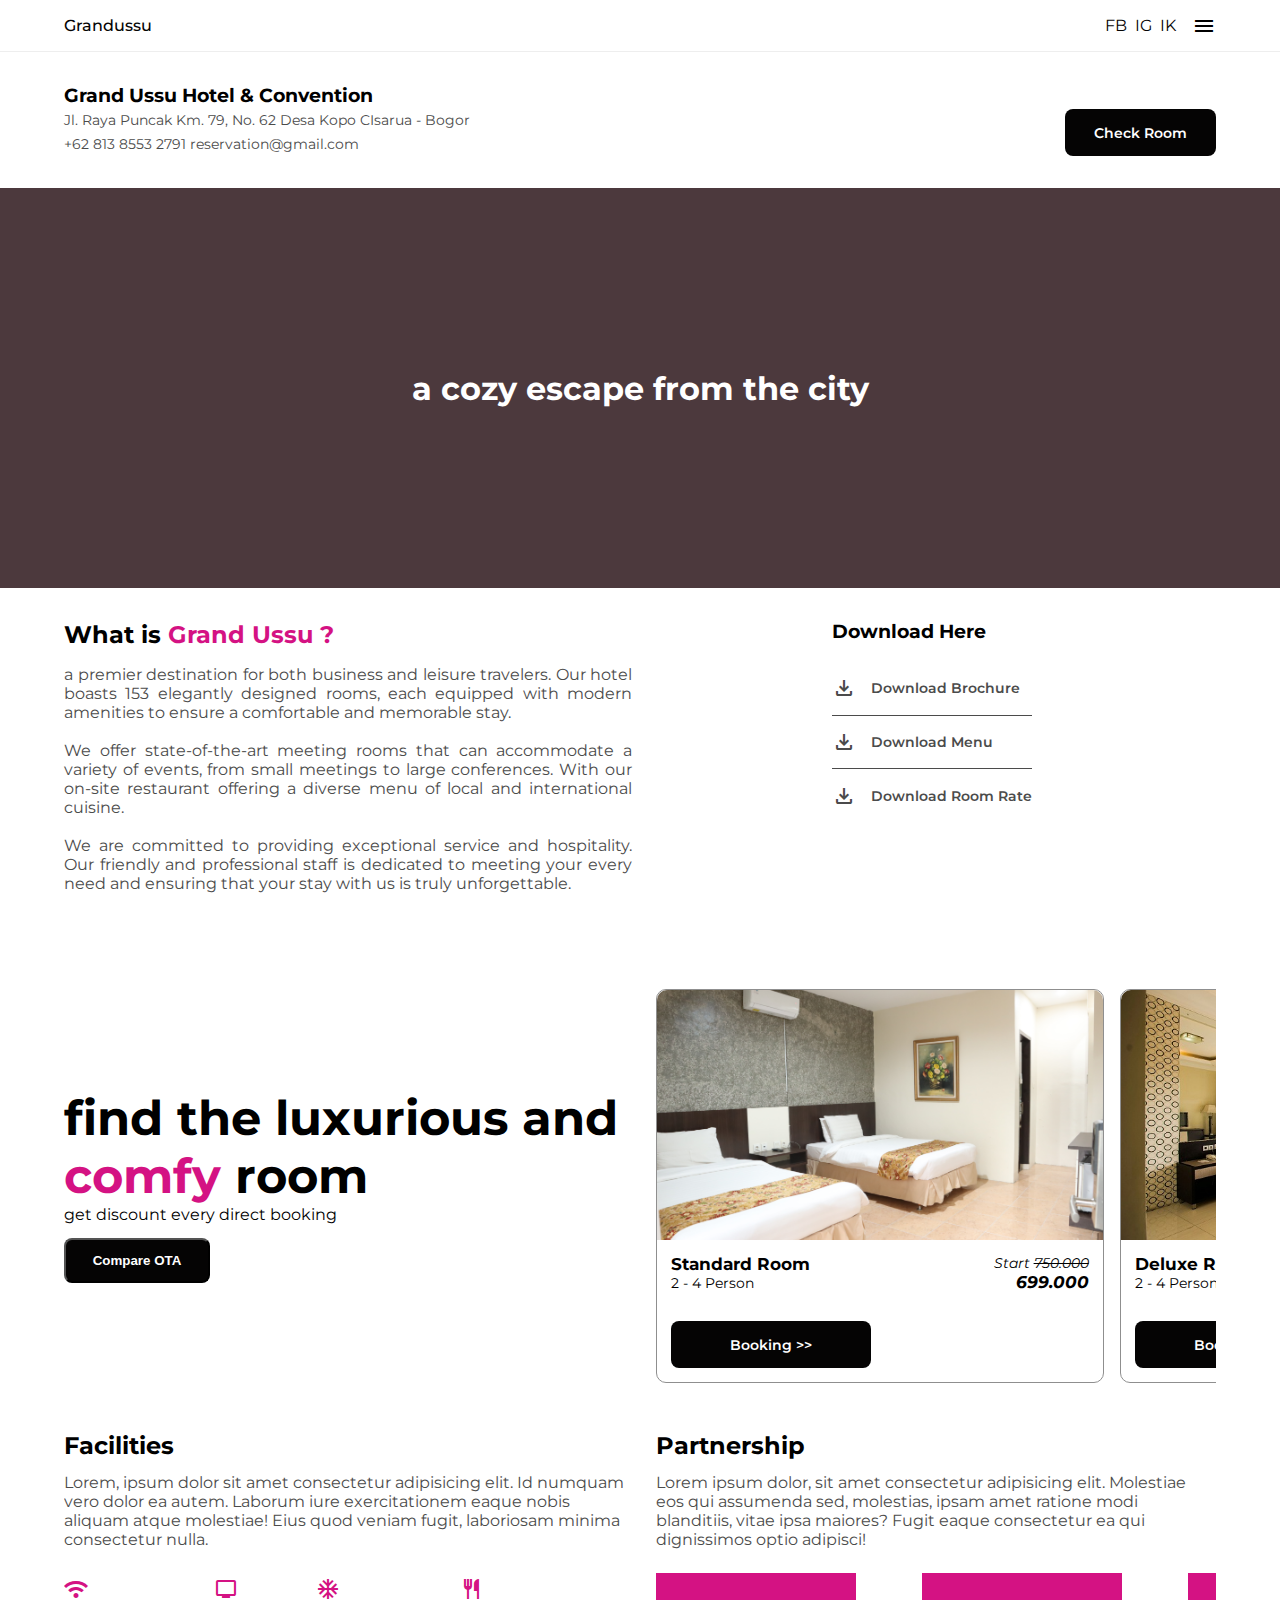
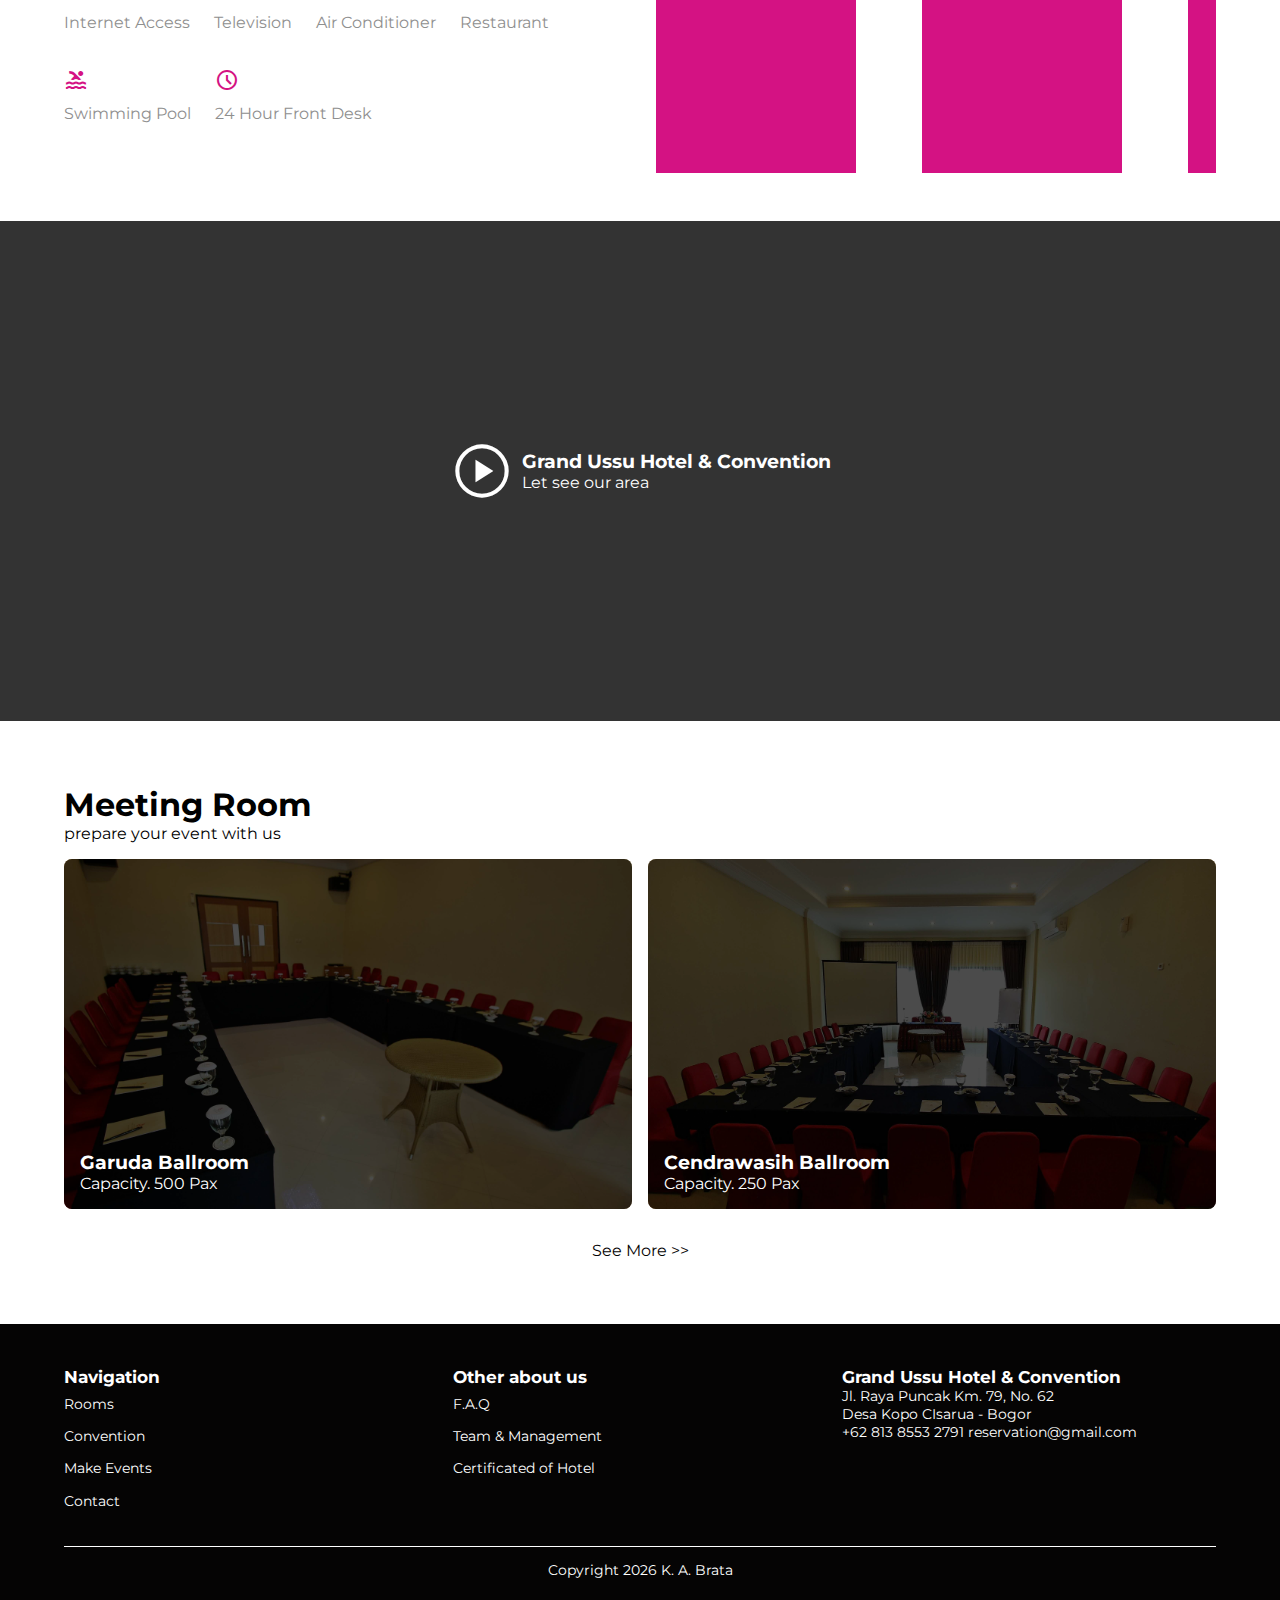
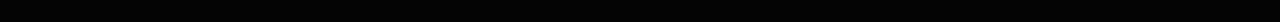
==== commit 4d9a298f: "Adding Featues" ====
--- a/index.html
+++ b/index.html
@@ -383,6 +383,20 @@
         </div>
        </div>
       </div>
+      <div class="video">
+        <video autoplay muted loop>
+          <source src="./src/assets/video/Grand Ussu Hotel & Convention.mp4" type="video/mp4">
+        </video>
+        <a href="#" class="backdrop d-flex">
+          <span class="material-symbols-outlined">
+            play_circle
+          </span>
+          <figcaption>
+            <h3>Grand Ussu Hotel & Convention</h3>
+            <p>Let see our area</p>
+          </figcaption>
+        </a>
+      </div>
     </section>
     <!-- End Rooms -->
 
--- a/src/style/global.css
+++ b/src/style/global.css
@@ -201,8 +201,8 @@
 #jumbotron .about {
   padding: 2em 0;
   grid-template-columns: repeat(auto-fit, minmax(300px, 1fr));
-  place-items: start;
-  gap: 1em;
+  gap: 1em;
+  align-items: start !important;
 }
 
 #jumbotron .about .desc {
@@ -229,7 +229,7 @@
 /* Highlightroom */
 
 #highlightroom {
-  padding: 3em 0;
+  padding: 2em 0;
 }
 
 #highlightroom .row {
@@ -371,7 +371,7 @@
 }
 
 .features {
-  margin-top: 2em;
+  margin-top: 3em;
   grid-template-columns: repeat(auto-fit, minmax(300px,1fr));
   align-items: start !important;
 }
@@ -404,6 +404,7 @@
   grid-auto-columns: 250px;
   grid-auto-flow: column;
   justify-items: stretch;
+  margin-top: 1.5em;
 }
 
 .partnerSlide .part {
@@ -420,6 +421,41 @@
  } 
 }
 
+#highlightroom .video {
+  margin-top: 3em;
+  width: 100%;
+  height: 500px;
+  overflow: hidden;
+  position: relative;
+}
+
+#highlightroom .video video {
+  object-fit: cover;
+  width: 100%;
+  height: 100%;
+  position: absolute;
+  top: 0;
+  left: 0;
+  z-index: -1;
+}
+
+.video .backdrop {
+  width: 100%;
+  height: 100%;
+  background: rgba(0, 0, 0, 0.8);
+  color: var(--basic);
+  position: absolute;
+  top: 0;
+  left: 0;
+  justify-content: center;
+  gap: .5em;
+}
+
+.video .backdrop span {
+  font-size: 4em;
+
+}
+
 /* End Highlightroom */
 
 /* Convention Review */
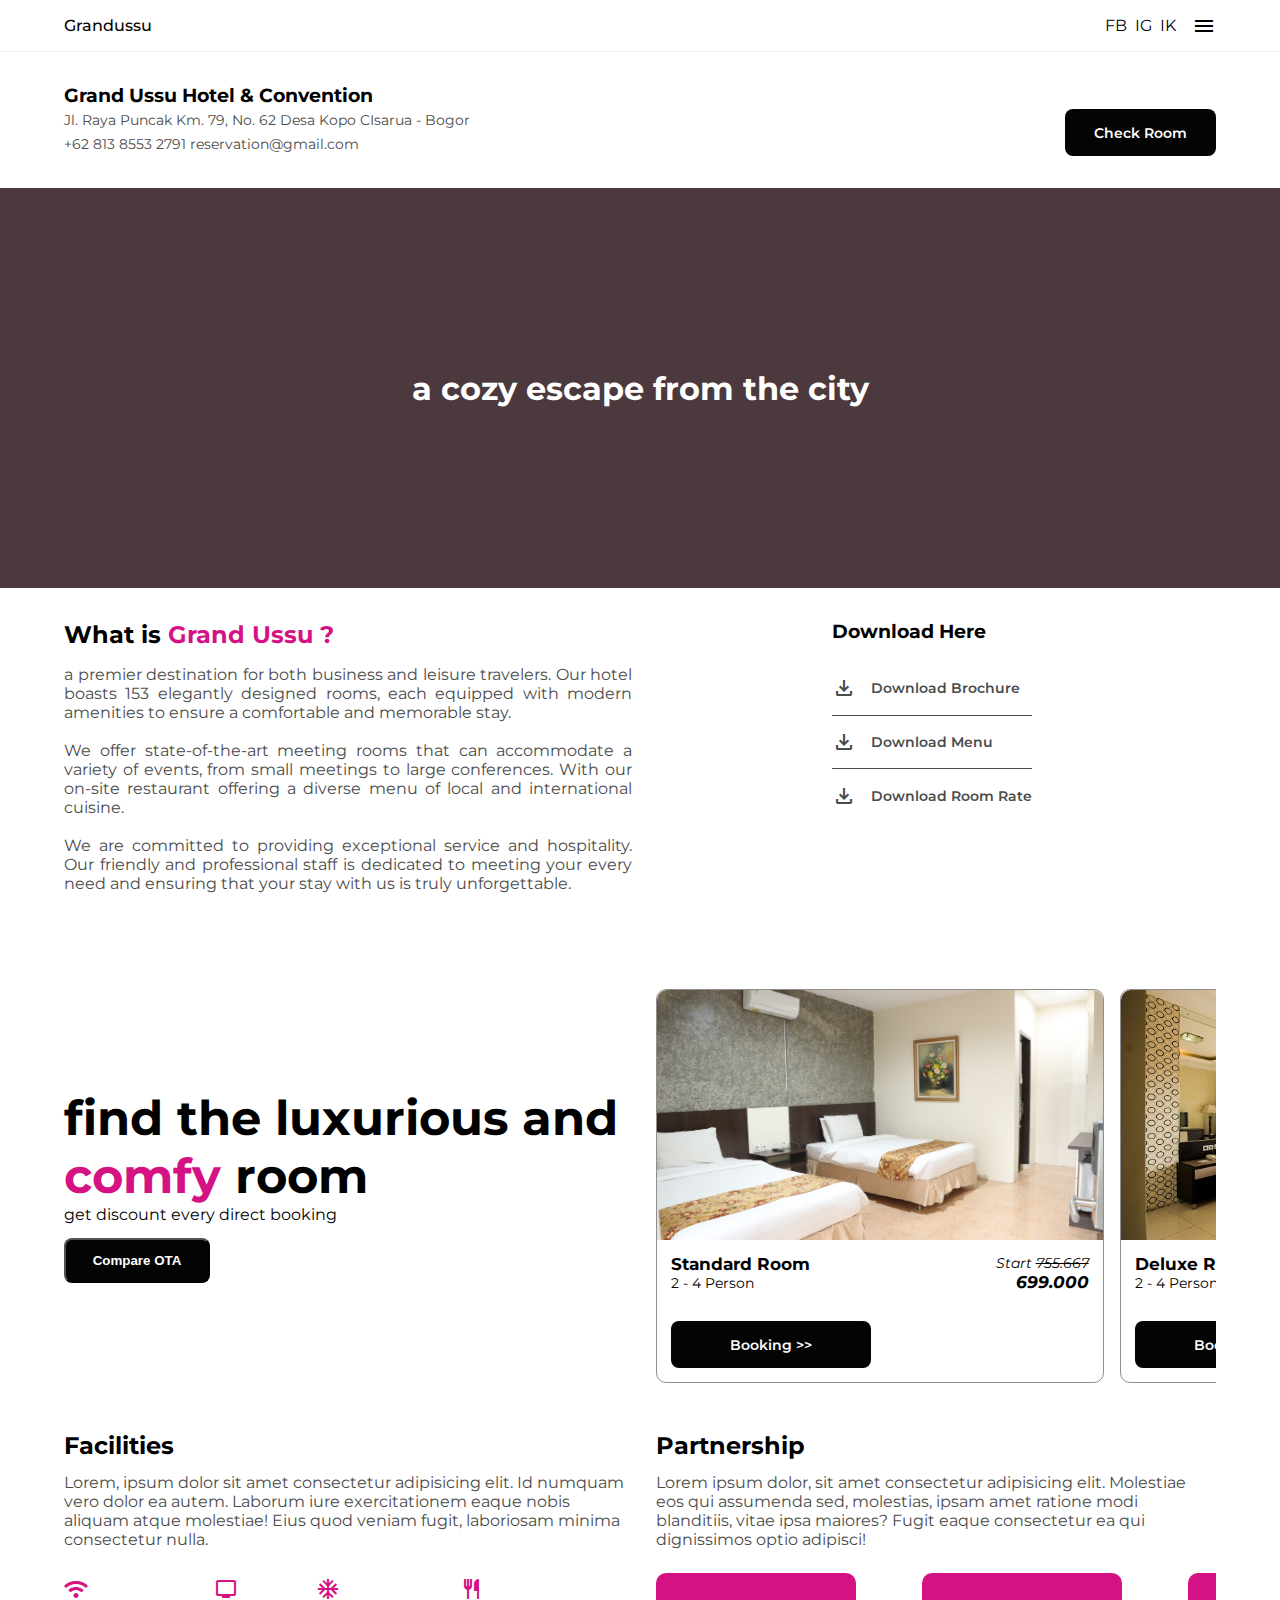
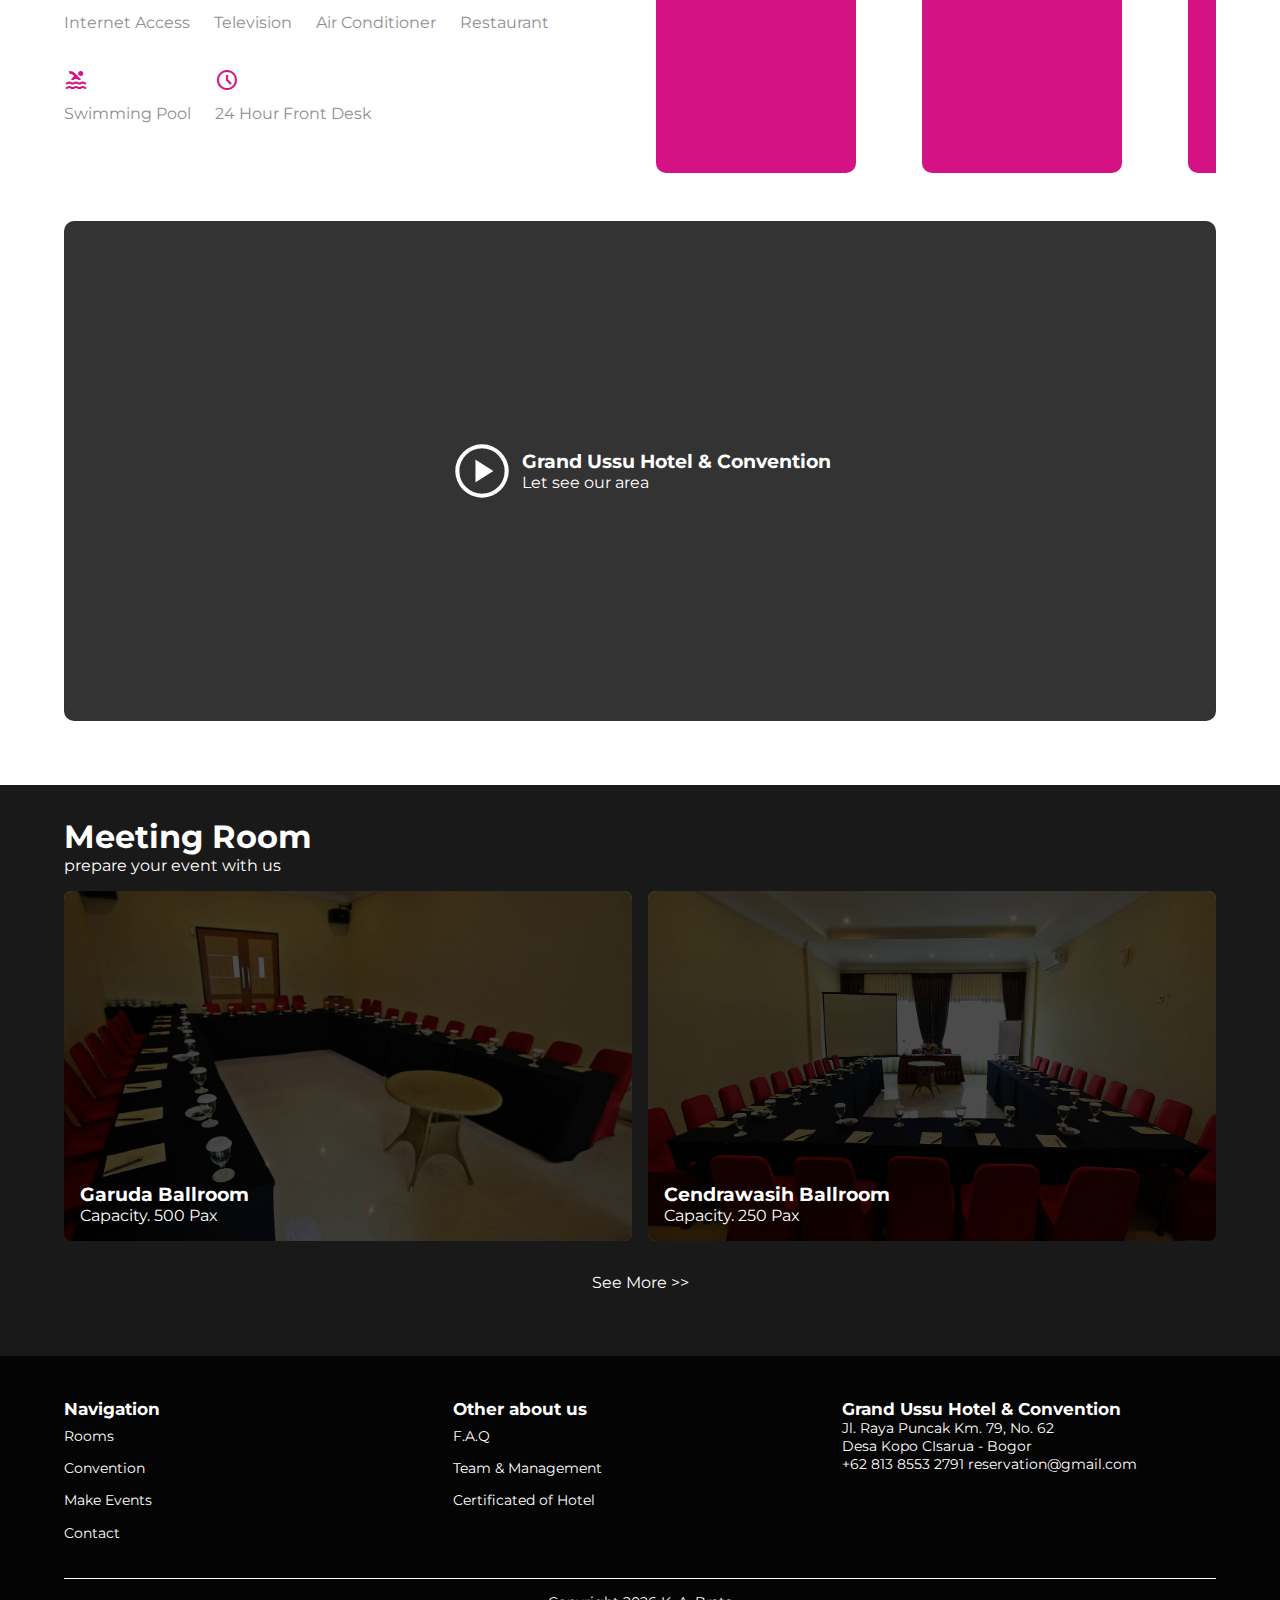
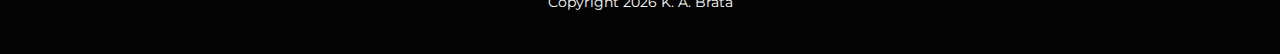
==== commit 8ae30a18: "Price" ====
--- a/index.html
+++ b/index.html
@@ -143,7 +143,7 @@
               </div>
               <div class="col card__price">
                 <p>Start <span class="not__price">750.000</span></p>
-                <h3 class="room__price">699.000</h3>
+                <h3 class="room__price"></h3>
               </div>
             </div>
             <div class="compare">
@@ -207,7 +207,7 @@
               </div>
               <div class="col card__price">
                 <p>Start <span class="not__price">750.000</span></p>
-                <h3 class="room__price">699.000</h3>
+                <h3 class="room__price"></h3>
               </div>
             </div>
             <div class="compare">
@@ -271,7 +271,7 @@
               </div>
               <div class="col card__price">
                 <p>Start <span class="not__price">750.000</span></p>
-                <h3 class="room__price">699.000</h3>
+                <h3 class="room__price"></h3>
               </div>
             </div>
             <div class="compare">
@@ -382,7 +382,6 @@
           </div>
         </div>
        </div>
-      </div>
       <div class="video">
         <video autoplay muted loop>
           <source src="./src/assets/video/Grand Ussu Hotel & Convention.mp4" type="video/mp4">
@@ -397,35 +396,39 @@
           </figcaption>
         </a>
       </div>
+      </div>
+      
     </section>
     <!-- End Rooms -->
 
     <!-- Meeting Room -->
     <section id="conventionReview">
-      <div class="container">
-        <figcaption>
-          <h1>Meeting Room</h1>
-          <p>prepare your event with us</p>
-        </figcaption>
-        <div class="row d-grid">
-          <div class="card__meeting">
-            <a href="#" class="d-flex">
-              <figcaption>
-                <h3>Garuda Ballroom</h3>
-                <p>Capacity. 500 Pax</p>
-              </figcaption>
-            </a>
-          </div>
-          <div class="card__meeting">
-            <a href="#" class="d-flex">
-              <figcaption>
-                <h3>Cendrawasih Ballroom</h3>
-                <p>Capacity. 250 Pax</p>
-              </figcaption>
-            </a>
-          </div>
-        </div>
-        <a href="#" class="other__convention">See More >></a>
+      <div class="row bg">
+        <div class="container">
+          <figcaption>
+            <h1>Meeting Room</h1>
+            <p>prepare your event with us</p>
+          </figcaption>
+          <div class="row d-grid">
+            <div class="card__meeting">
+              <a href="#" class="d-flex">
+                <figcaption>
+                  <h3>Garuda Ballroom</h3>
+                  <p>Capacity. 500 Pax</p>
+                </figcaption>
+              </a>
+            </div>
+            <div class="card__meeting">
+              <a href="#" class="d-flex">
+                <figcaption>
+                  <h3>Cendrawasih Ballroom</h3>
+                  <p>Capacity. 250 Pax</p>
+                </figcaption>
+              </a>
+            </div>
+          </div>
+          <a href="#" class="other__convention">See More >></a>
+        </div>
       </div>
     </section>
     <!-- End Meeting Room -->
--- a/src/style/global.css
+++ b/src/style/global.css
@@ -413,6 +413,7 @@
   width: 200px;
   height: 200px;
   object-fit: cover;
+  border-radius: 10px;
 }
 
 @keyframes infiniteSlide {
@@ -427,6 +428,7 @@
   height: 500px;
   overflow: hidden;
   position: relative;
+  border-radius: 10px;
 }
 
 #highlightroom .video video {
@@ -461,7 +463,15 @@
 /* Convention Review */
 
 #conventionReview {
+  background: url(../assets/rooms/anggrek/ANGGREK\ 2.jpg) no-repeat center fixed;
+  background-size: cover;
+  color: var(--basic);
+  margin-top: 2em;
+}
+
+#conventionReview .bg {
   padding: 2em 0;
+  background: rgba(0, 0, 0, 0.9);
 }
 
 #conventionReview .row{
@@ -503,7 +513,7 @@
   display: block;
   margin: 2em 0;
   text-align: center;
-  color: var(--dark);
+  color: var(--basic);
 }
 
 /* End Convention Review */
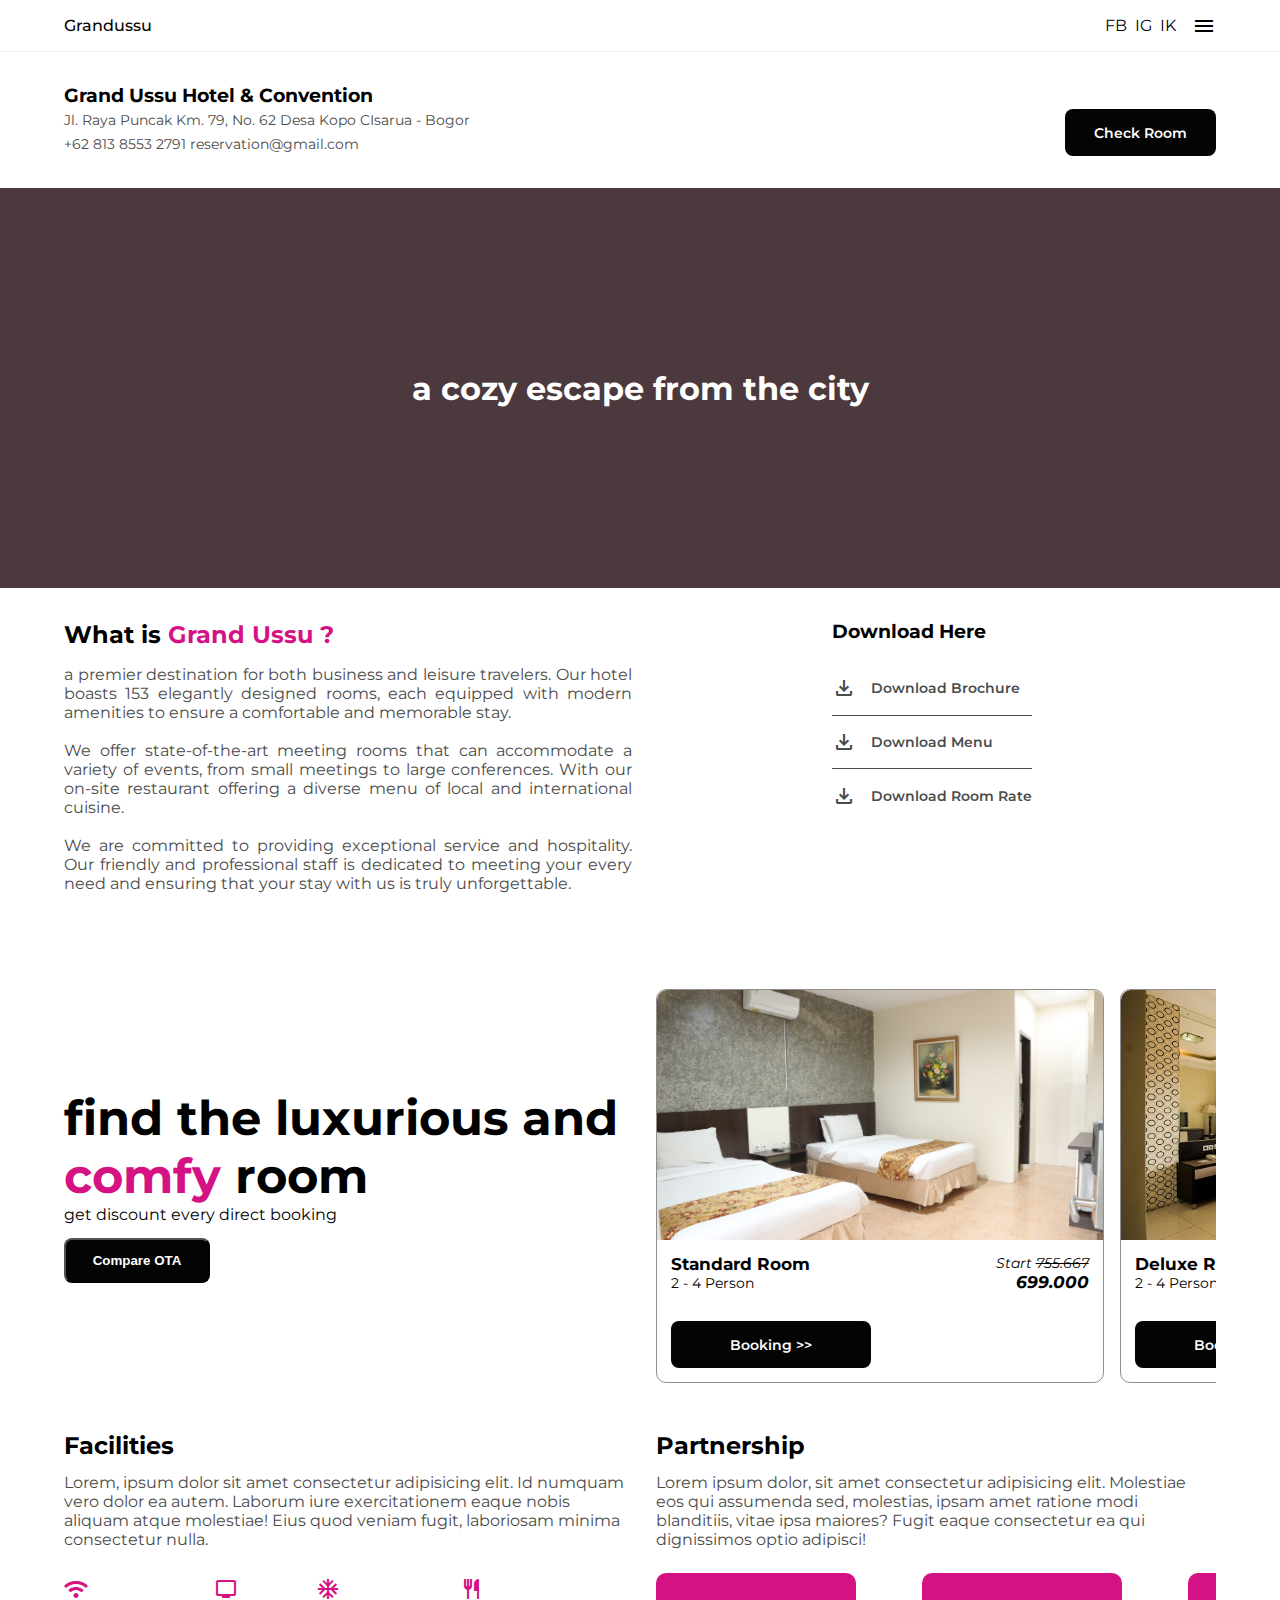
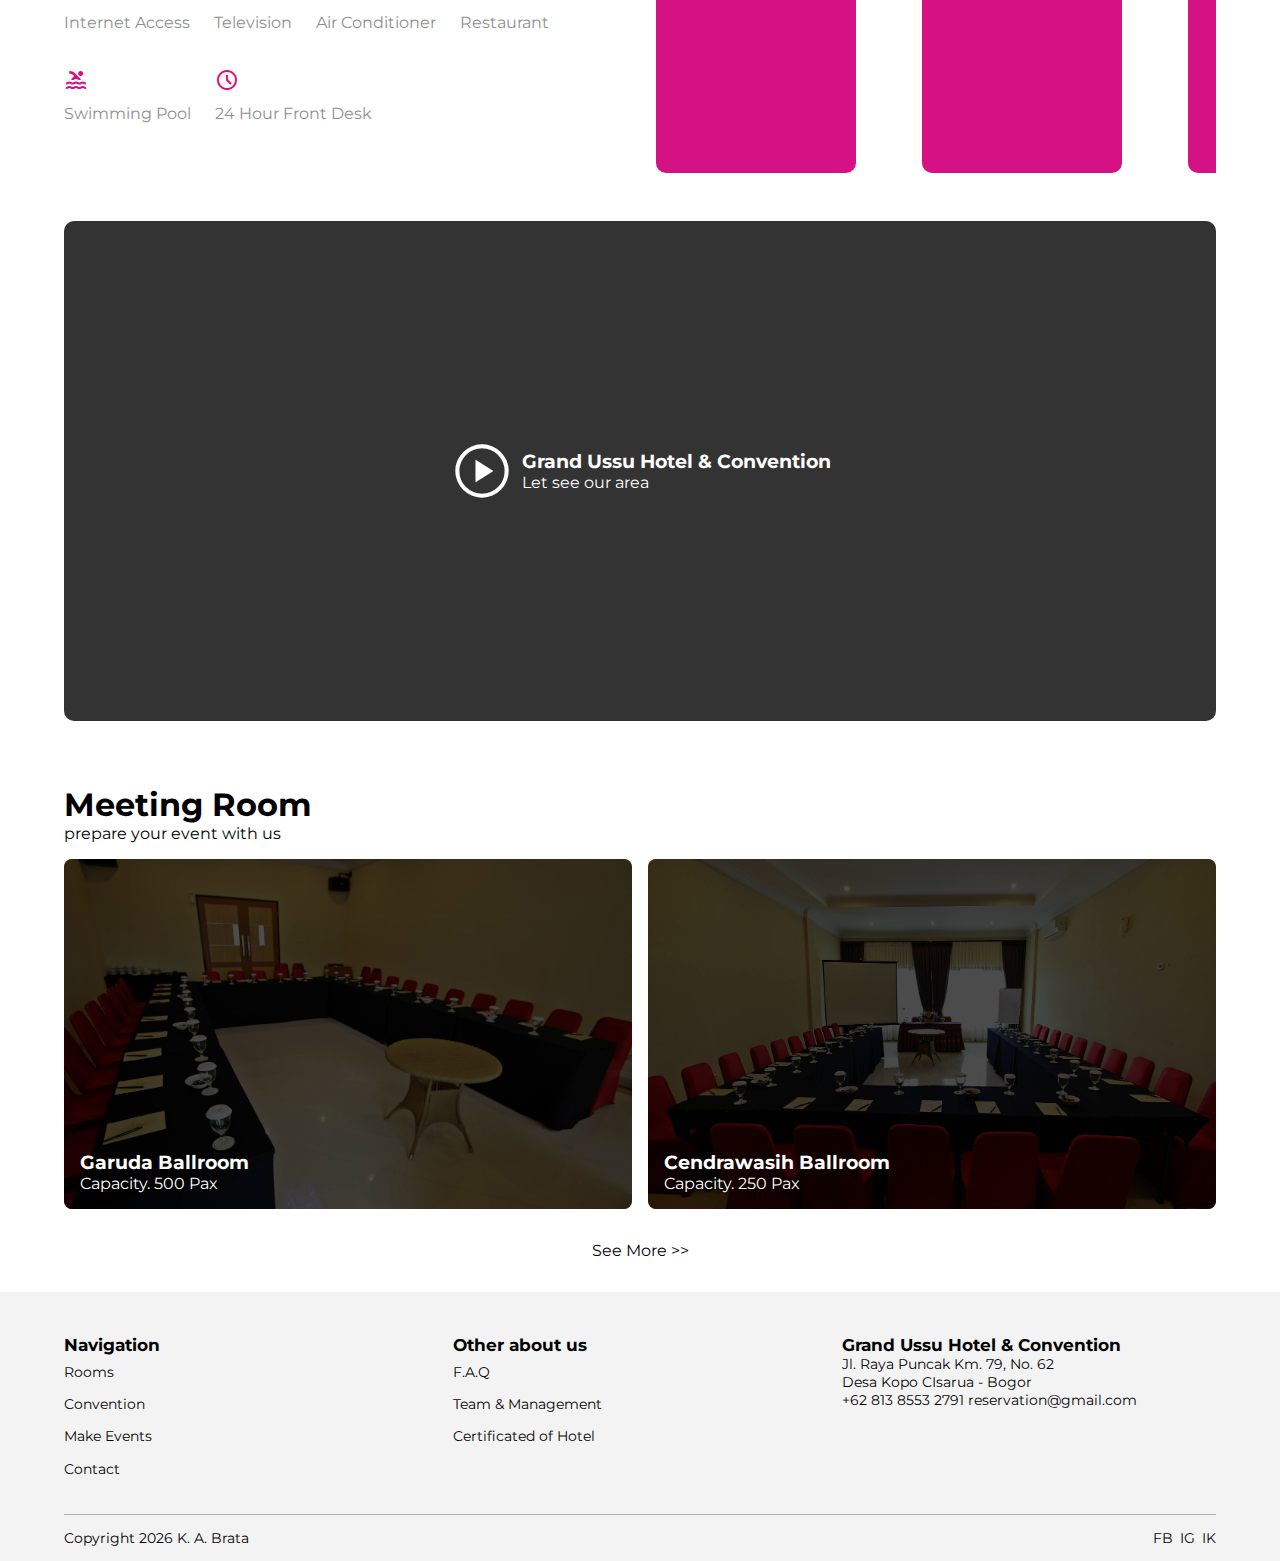
==== commit 3a4804b1: "add room page" ====
--- a/index.html
+++ b/index.html
@@ -42,7 +42,7 @@
             </div>
             <span class="material-symbols-outlined"> menu </span>
             <div class="navbar d-flex">
-              <a href="#">Rooms</a>
+              <a href="room.html">Rooms</a>
               <a href="#">Conventions</a>
               <a href="#">Make Events</a>
               <a href="#">Contact</a>
@@ -479,13 +479,17 @@
             </figcaption>
           </div>
         </div>
-        <div class="row author">
+        <div class="row author d-flex">
           <p>Copyright <span class="year"></span> <a href="#">K. A. Brata</a></p>
+          <div class="socmed d-flex">
+            <a href="#">FB</a>
+            <a href="#">IG</a>
+            <a href="#">IK</a>
+          </div>
         </div>
       </div>
     </footer>
     <!-- End Footer -->
-
 
     <!-- 👇 javascript code file 👇 -->
     <script src="./src/js/index.js"></script>
--- a/src/style/global.css
+++ b/src/style/global.css
@@ -463,15 +463,7 @@
 /* Convention Review */
 
 #conventionReview {
-  background: url(../assets/rooms/anggrek/ANGGREK\ 2.jpg) no-repeat center fixed;
-  background-size: cover;
-  color: var(--basic);
   margin-top: 2em;
-}
-
-#conventionReview .bg {
-  padding: 2em 0;
-  background: rgba(0, 0, 0, 0.9);
 }
 
 #conventionReview .row{
@@ -513,7 +505,7 @@
   display: block;
   margin: 2em 0;
   text-align: center;
-  color: var(--basic);
+  color: var(--dark);
 }
 
 /* End Convention Review */
@@ -521,9 +513,8 @@
 /* Footer */
 
 footer {
-  background-color: var(--dark);
-  color: var(--basic);
-  padding: 3em 0;
+  background-color: #f3f3f3;
+  padding-top: 3em;
   font-size: .9rem;
 }
 
@@ -533,7 +524,7 @@
 }
 
 footer a {
-  color: var(--basic);
+  color: var(--dark);
 }
 
 footer .hotel__address {
@@ -555,9 +546,10 @@
 
 footer .author {
   margin-top: 2em;
-  padding-top: 1em;
-  border-top: 1px solid var(--basic);
-  text-align: center;
+  padding: 1em 0;
+  border-top: 1px solid #b1b1b1;
+  text-align: center;
+  flex-wrap: wrap;
 }
 
 /* End Footer */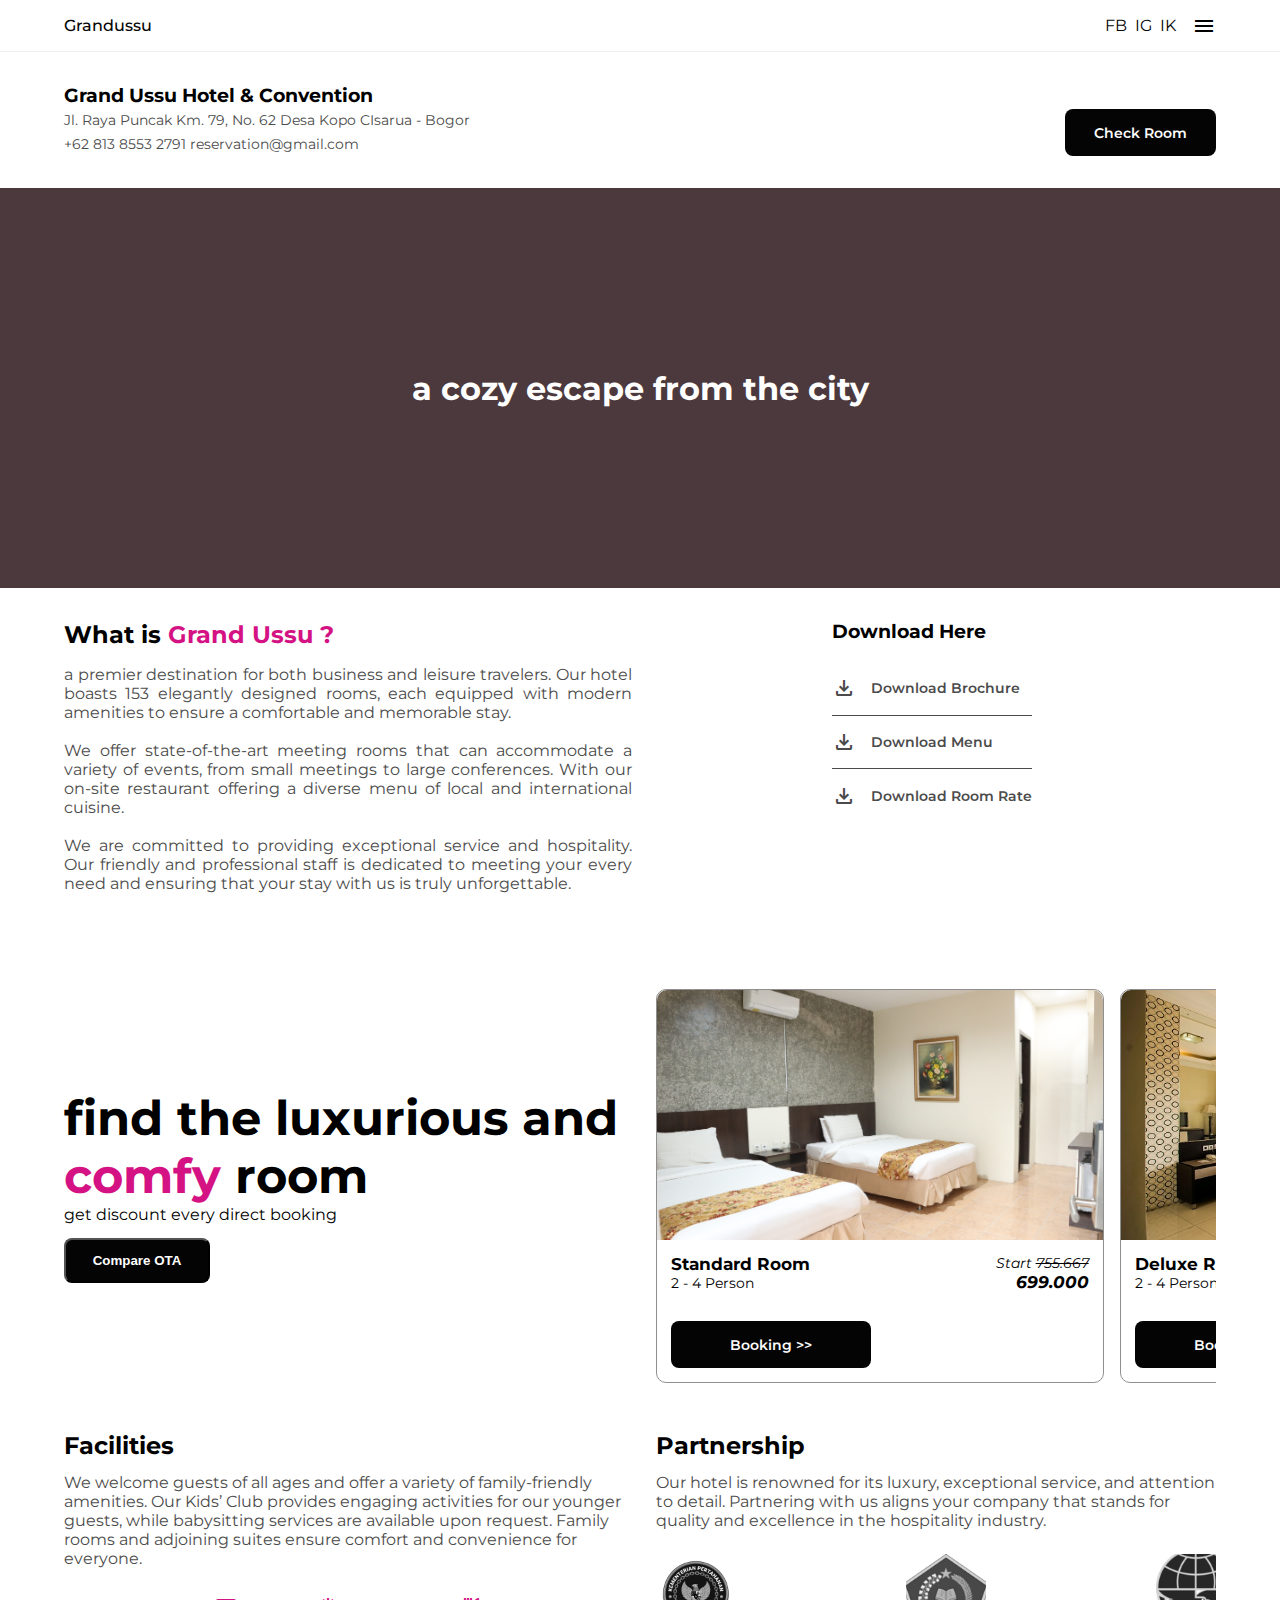
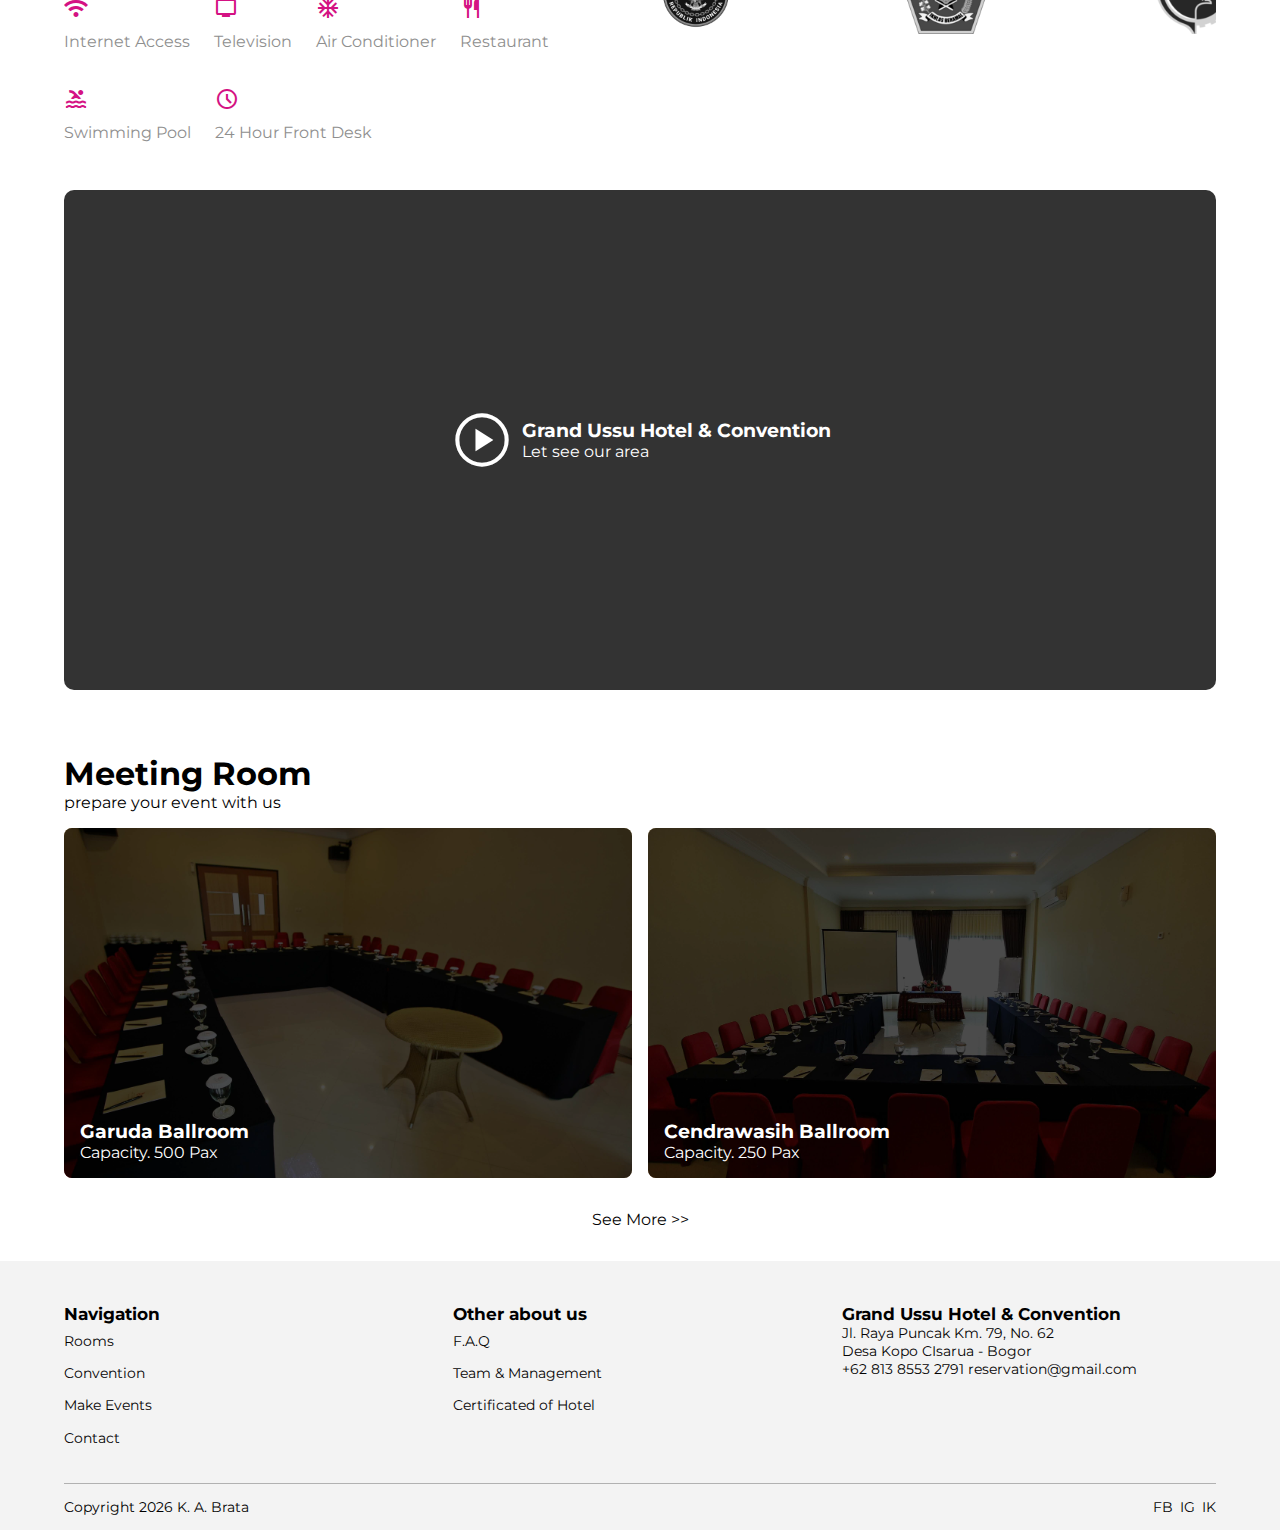
==== commit bcf58efd: "logo partnership dan deskripsi facilities" ====
--- a/index.html
+++ b/index.html
@@ -329,7 +329,9 @@
        <div class="row features d-grid">
         <div class="col">
           <h2>Facilities</h2>
-          <p class="desc">Lorem, ipsum dolor sit amet consectetur adipisicing elit. Id numquam vero dolor ea autem. Laborum iure exercitationem eaque nobis aliquam atque molestiae! Eius quod veniam fugit, laboriosam minima consectetur nulla. </p>
+          <p class="desc">We welcome guests of all ages and offer a variety of family-friendly amenities. Our Kids’ Club provides engaging
+          activities for our younger guests, while babysitting services are available upon request. Family rooms and adjoining
+          suites ensure comfort and convenience for everyone. </p>
           <ul class="d-flex">
             <li>
               <span class="material-symbols-outlined">
@@ -371,14 +373,14 @@
         </div>
         <div class="col">
           <h2>Partnership</h2>
-          <p class="desc">Lorem ipsum dolor, sit amet consectetur adipisicing elit. Molestiae eos qui assumenda sed, molestias, ipsam amet ratione modi blanditiis, vitae ipsa maiores? Fugit eaque consectetur ea qui dignissimos optio adipisci! </p>
+          <p class="desc">Our hotel is renowned for its luxury, exceptional service, and attention to detail. Partnering with us aligns your company that stands for quality and excellence in the hospitality industry. </p>
           <div class="partnerSlide d-grid">
-            <div class="part"></div>
-            <div class="part"></div>
-            <div class="part"></div>
-            <div class="part"></div>
-            <div class="part"></div>
-            <div class="part"></div>
+            <img src="./src/assets/partner/kemenhan.png" alt="Logo Kemenhan" class="part">
+            <img src="./src/assets/partner/kemenag.png" alt="Logo Kemenag" class="part">
+            <img src="./src/assets/partner/dishub.png" alt="Logo Kemenhub" class="part">
+            <img src="./src/assets/partner/kemenhut.png" alt="Logo Kemenhut" class="part">
+            <img src="./src/assets/partner/klhk.png" alt="Logo KLHK" class="part">
+            <img src="./src/assets/partner/kemenristekdikti.png" alt="Logo Kemenristek" class="part">
           </div>
         </div>
        </div>
--- a/src/style/global.css
+++ b/src/style/global.css
@@ -400,7 +400,7 @@
 
 .features .partnerSlide {
   overflow: hidden;
-  gap: 1em;
+  /* gap: 1em; */
   grid-auto-columns: 250px;
   grid-auto-flow: column;
   justify-items: stretch;
@@ -409,11 +409,15 @@
 
 .partnerSlide .part {
   animation: infiniteSlide 15s linear infinite;
-  background-color: #d41283;
-  width: 200px;
-  height: 200px;
+  filter: grayscale(100%);
+  max-width: 80px;
+  aspect-ratio: 1;
   object-fit: cover;
   border-radius: 10px;
+}
+
+.partnerSlide .part:hover {
+  filter: grayscale(0);
 }
 
 @keyframes infiniteSlide {
